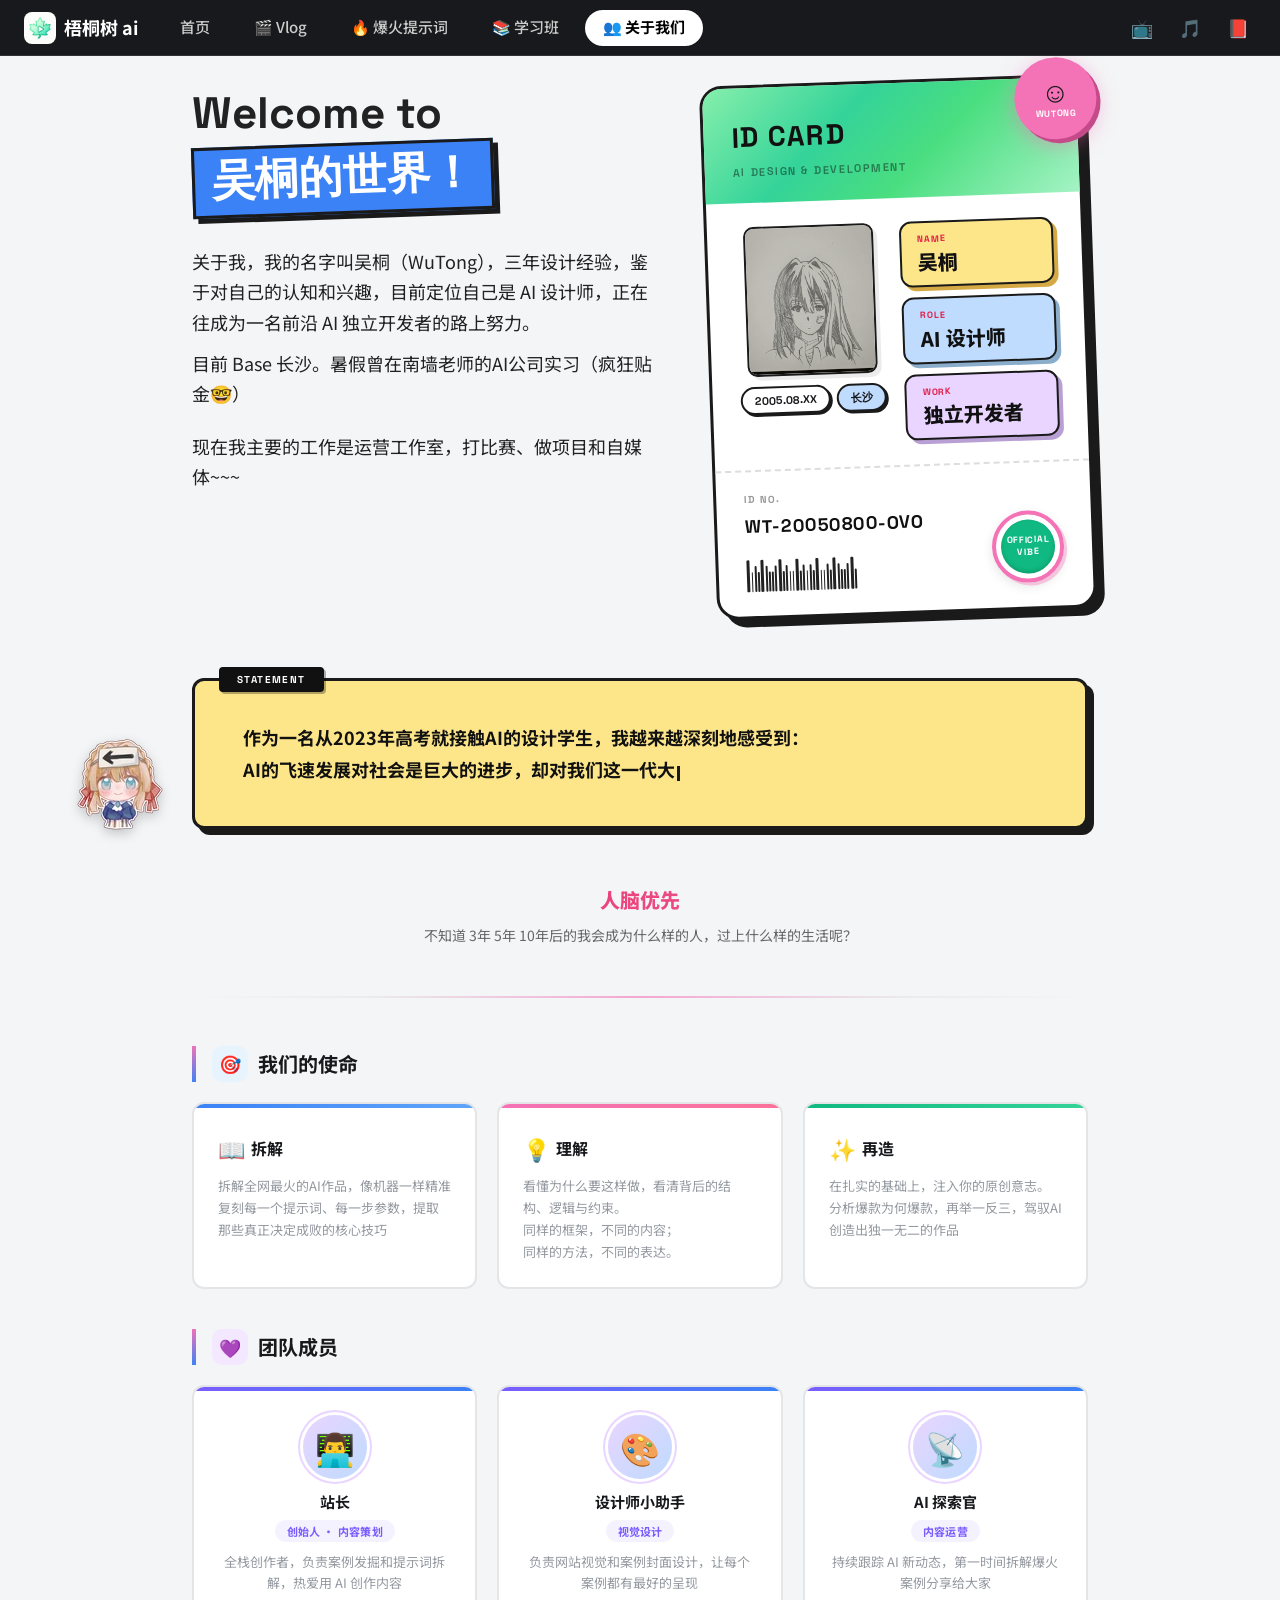
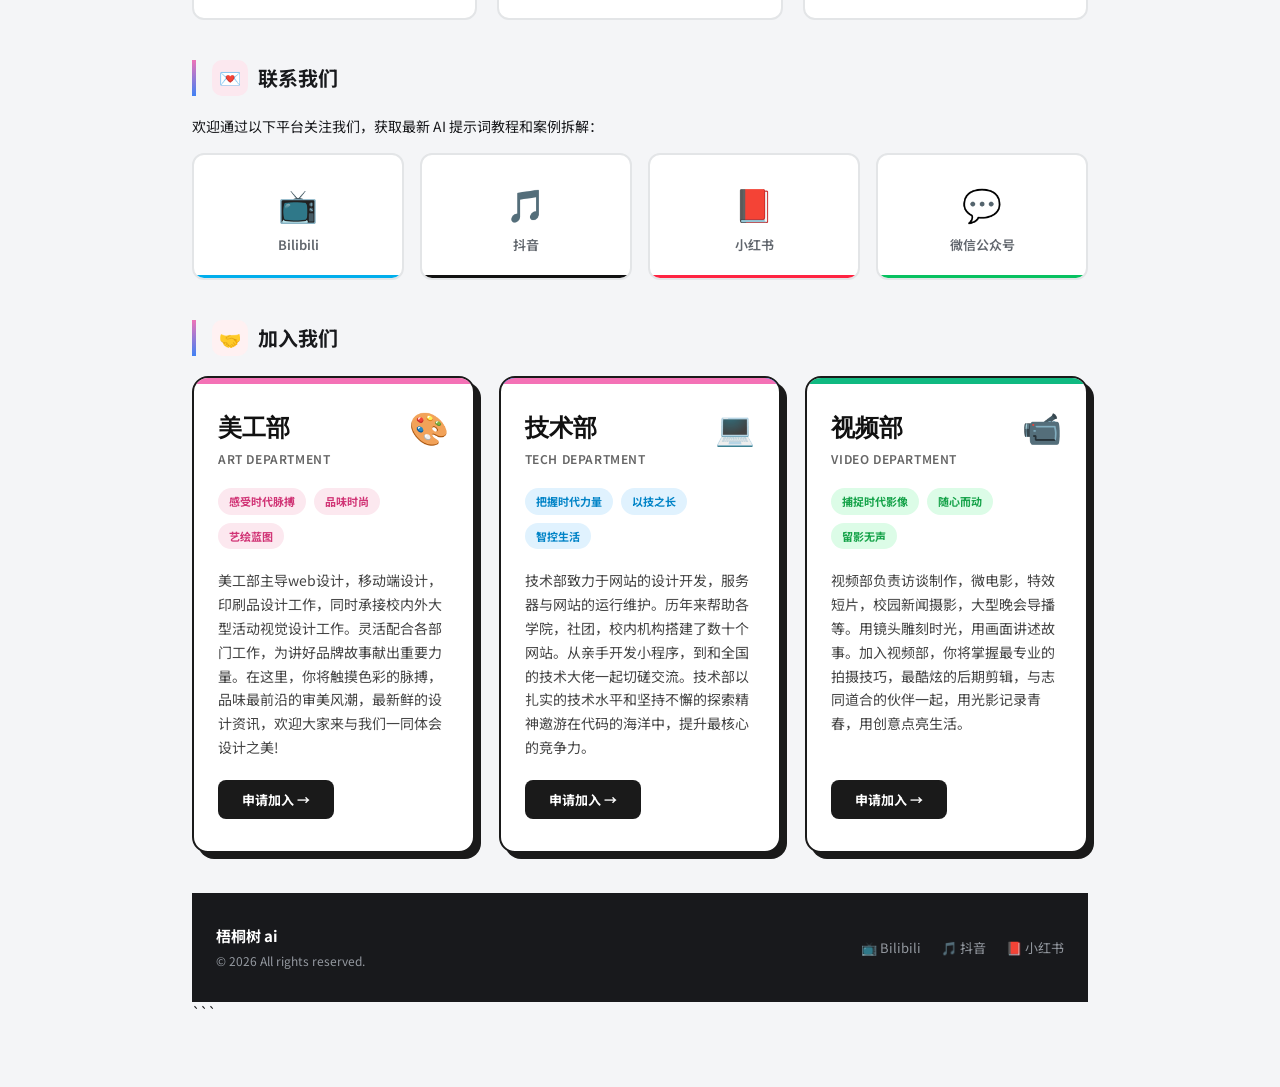
==== about.html @ 8fbed7a5 "Update admin panel, carousel, and fix styling" ====
<!DOCTYPE html>
<html lang="zh-CN">

<head>
    <meta charset="UTF-8" />
    <meta name="viewport" content="width=device-width, initial-scale=1.0" />
    <title>关于我们 - 梧桐树 ai</title>
    <meta name="description" content="了解梧桐树 ai 背后的故事。" />
    <link rel="stylesheet" href="css/index.css" />
    <link href="https://fonts.googleapis.com/css2?family=Space+Grotesk:wght@400;600;700&display=swap" rel="stylesheet">
    <style>
        /* ===== About Page Layout ===== */

        .about-page {
            max-width: 960px;
            margin: 0 auto;
            padding: 80px 32px 64px;
        }

        /* --- Section 1: Welcome + ID Card --- */
        .about-welcome {
            display: flex;
            gap: 56px;
            align-items: flex-start;
            margin-bottom: 64px;
        }

        .about-intro {
            flex: 1;
            padding-top: 8px;
        }

        .about-welcome-title {
            font-family: 'Space Grotesk', sans-serif;
            font-size: 44px;
            font-weight: 700;
            color: #222;
            line-height: 1.15;
            margin-bottom: 4px;
        }

        .about-welcome-name {
            display: inline-block;
            font-family: 'Space Grotesk', sans-serif;
            font-size: 44px;
            font-weight: 900;
            color: #fff;
            background: #3B82F6;
            padding: 2px 16px 6px;
            margin-bottom: 32px;
            line-height: 1.3;
            border: 3px solid #1a1a1a;
            box-shadow: 5px 5px 0 #1a1a1a;
            cursor: pointer;
            transition: transform 0.35s cubic-bezier(0.34, 1.56, 0.64, 1), box-shadow 0.3s ease;
            transform: rotate(-2deg);
        }

        .about-welcome-name:hover {
            transform: rotate(0deg) scale(1.03);
            box-shadow: 6px 6px 0 #1a1a1a;
        }

        .about-welcome-name:active {
            animation: name-pop 0.5s cubic-bezier(0.34, 1.56, 0.64, 1);
        }

        @keyframes name-pop {
            0% {
                transform: scale(1);
            }

            40% {
                transform: scale(1.12);
            }

            70% {
                transform: scale(0.97);
            }

            100% {
                transform: scale(1);
            }
        }

        .about-bio {
            margin-bottom: 22px;
        }

        .about-bio p {
            font-size: 18px;
            line-height: 1.7;
            color: #222;
            margin: 0 0 10px;
        }

        .about-bio strong {
            font-size: 15px;
            color: #222;
        }

        .about-bio-highlight {
            color: #3B82F6;
            font-weight: 600;
        }

        /* ===== ID CARD — Pixel-Perfect Replica ===== */

        .about-idcard-wrapper {
            flex-shrink: 0;
            position: relative;
            width: 380px;
        }

        .about-idcard {
            width: 380px;
            background: #fff;
            border: 3.5px solid #1a1a1a;
            border-radius: 22px;
            overflow: visible;
            position: relative;
            box-shadow: 8px 8px 0 #1a1a1a;
            transform: rotate(-2deg);
            transition: transform 0.4s cubic-bezier(0.34, 1.56, 0.64, 1), box-shadow 0.3s ease;
            cursor: pointer;
        }

        .about-idcard:hover {
            transform: rotate(0deg) scale(1.02);
            box-shadow: 10px 10px 0 #1a1a1a;
        }

        .about-idcard:active {
            animation: card-shake 0.5s ease;
        }

        @keyframes card-shake {

            0%,
            100% {
                transform: rotate(-2deg);
            }

            15% {
                transform: rotate(-4deg) translateX(-2px);
            }

            30% {
                transform: rotate(1deg) translateX(2px);
            }

            45% {
                transform: rotate(-3deg) translateX(-1px);
            }

            60% {
                transform: rotate(0.5deg) translateX(1px);
            }

            75% {
                transform: rotate(-1deg);
            }
        }

        /* Green gradient header */
        .idcard-header {
            background: linear-gradient(135deg, #86efac 0%, #34d399 35%, #4ade80 60%, #a5f3c4 100%);
            padding: 28px 28px 22px;
            border-radius: 18px 18px 0 0;
            position: relative;
        }

        .idcard-header-title {
            font-family: 'Space Grotesk', sans-serif;
            font-size: 28px;
            font-weight: 700;
            color: #111;
            letter-spacing: 0.04em;
        }

        .idcard-header-sub {
            font-family: 'Space Grotesk', sans-serif;
            font-size: 11px;
            font-weight: 600;
            color: rgba(0, 0, 0, 0.45);
            letter-spacing: 0.14em;
            text-transform: uppercase;
            margin-top: 6px;
        }

        /* Pink avatar badge — overlaps top-right */
        .idcard-pink-badge {
            position: absolute;
            top: -20px;
            right: -20px;
            width: 82px;
            height: 82px;
            border-radius: 50%;
            background: #F472B6;
            display: flex;
            flex-direction: column;
            align-items: center;
            justify-content: center;
            box-shadow: 4px 4px 0 #c44a8a, 0 6px 20px rgba(244, 114, 182, 0.5);
            z-index: 2;
            cursor: pointer;
            transition: transform 0.3s cubic-bezier(0.34, 1.56, 0.64, 1), box-shadow 0.3s ease;
        }

        .idcard-pink-badge:hover {
            transform: scale(1.1) rotate(5deg);
            box-shadow: 5px 5px 0 #c44a8a, 0 8px 24px rgba(244, 114, 182, 0.6);
        }

        .idcard-pink-badge:active {
            animation: badge-wobble 0.6s ease;
        }

        @keyframes badge-wobble {

            0%,
            100% {
                transform: scale(1) rotate(0deg);
            }

            10% {
                transform: scale(1.15) rotate(-12deg);
            }

            20% {
                transform: scale(1.1) rotate(10deg);
            }

            30% {
                transform: scale(1.12) rotate(-8deg);
            }

            40% {
                transform: scale(1.08) rotate(6deg);
            }

            50% {
                transform: scale(1.1) rotate(-4deg);
            }

            60% {
                transform: scale(1.05) rotate(3deg);
            }

            70% {
                transform: scale(1.02) rotate(-2deg);
            }

            80% {
                transform: scale(1.01) rotate(1deg);
            }
        }

        .idcard-pink-badge .smiley {
            font-size: 28px;
            line-height: 1;
        }

        .idcard-pink-badge .badge-name {
            font-family: 'Space Grotesk', sans-serif;
            font-size: 9px;
            font-weight: 700;
            color: #fff;
            letter-spacing: 0.06em;
            margin-top: 3px;
        }

        /* Body of the card — 2-column: photo | fields */
        .idcard-body {
            padding: 24px 28px;
            display: flex;
            gap: 18px;
            align-items: flex-start;
        }

        .idcard-left {
            display: flex;
            flex-direction: column;
            align-items: center;
            gap: 10px;
        }

        /* Photo frame */
        .idcard-photo {
            width: 130px;
            height: 150px;
            border: 2.5px solid #1a1a1a;
            border-radius: 10px;
            background: #f7f7f5;
            display: flex;
            align-items: center;
            justify-content: center;
            overflow: hidden;
            position: relative;
            box-shadow: 4px 4px 0 rgba(0, 0, 0, 0.08);
        }

        .idcard-photo img {
            width: 100%;
            height: 100%;
            object-fit: cover;
        }

        .idcard-photo-placeholder {
            font-size: 68px;
            line-height: 1;
        }

        /* Tags row under photo */
        .idcard-tags {
            display: flex;
            gap: 6px;
        }

        .idcard-tag {
            padding: 4px 12px;
            font-size: 11px;
            font-weight: 700;
            border-radius: 20px;
            border: 2px solid #1a1a1a;
            background: #fff;
            font-family: 'Space Grotesk', sans-serif;
            box-shadow: 2px 2px 0 #1a1a1a;
        }

        .idcard-tag.blue {
            background: #BFDBFE;
        }

        /* Fields on the right */
        .idcard-fields {
            flex: 1;
            display: flex;
            flex-direction: column;
            gap: 10px;
        }

        .idcard-field {
            border: 2.5px solid #1a1a1a;
            border-radius: 12px;
            padding: 10px 16px;
            position: relative;
            box-shadow: 4px 4px 0 rgba(26, 26, 26, 0.15);
            transition: transform 0.2s ease, box-shadow 0.2s ease;
        }

        .idcard-field:hover {
            transform: translateY(-1px);
            box-shadow: 5px 5px 0 rgba(26, 26, 26, 0.2);
        }

        .idcard-field-label {
            font-family: 'Space Grotesk', sans-serif;
            font-size: 9px;
            font-weight: 700;
            color: #E11D48;
            text-transform: uppercase;
            letter-spacing: 0.1em;
            margin-bottom: 2px;
        }

        .idcard-field-value {
            font-size: 20px;
            font-weight: 800;
            color: #111;
            line-height: 1.35;
        }

        .idcard-field.yellow {
            background: #FDE68A;
            box-shadow: 4px 4px 0 #d4a843;
        }

        .idcard-field.blue {
            background: #BFDBFE;
            box-shadow: 4px 4px 0 #8aadcc;
        }

        .idcard-field.purple {
            background: #E9D5FF;
            box-shadow: 4px 4px 0 #b8a0d4;
        }

        /* Bottom section */
        .idcard-bottom {
            padding: 20px 28px 24px;
            border-top: 2px dashed #ddd;
            display: flex;
            justify-content: space-between;
            align-items: flex-end;
        }

        .idcard-bottom-left {
            display: flex;
            flex-direction: column;
            gap: 6px;
        }

        .idcard-id-label {
            font-family: 'Space Grotesk', sans-serif;
            font-size: 10px;
            font-weight: 700;
            color: #999;
            text-transform: uppercase;
            letter-spacing: 0.1em;
        }

        .idcard-id-value {
            font-family: 'Space Grotesk', 'JetBrains Mono', 'Consolas', monospace;
            font-size: 18px;
            font-weight: 700;
            color: #111;
            letter-spacing: 0.03em;
        }

        /* Barcode */
        .idcard-barcode {
            display: flex;
            align-items: flex-end;
            gap: 1.5px;
            margin-top: 10px;
            height: 36px;
        }

        .idcard-barcode span {
            display: block;
            background: #222;
            width: 2px;
            border-radius: 1px;
        }

        /* Stamp */
        .idcard-stamp {
            position: relative;
            width: 72px;
            height: 72px;
            cursor: pointer;
            transition: transform 0.3s cubic-bezier(0.34, 1.56, 0.64, 1);
        }

        .idcard-stamp:hover {
            transform: scale(1.08) rotate(-5deg);
        }

        .idcard-stamp:active {
            animation: stamp-press 0.4s ease;
        }

        @keyframes stamp-press {

            0%,
            100% {
                transform: scale(1) rotate(0deg);
            }

            30% {
                transform: scale(0.9) rotate(5deg);
            }

            60% {
                transform: scale(1.1) rotate(-3deg);
            }
        }

        .idcard-stamp-ring {
            width: 72px;
            height: 72px;
            border-radius: 50%;
            border: 4px solid #F472B6;
            display: flex;
            align-items: center;
            justify-content: center;
            box-shadow: 3px 3px 0 rgba(244, 114, 182, 0.35), 0 4px 12px rgba(0, 0, 0, 0.1);
        }

        .idcard-stamp-inner {
            width: 54px;
            height: 54px;
            border-radius: 50%;
            background: #10B981;
            display: flex;
            align-items: center;
            justify-content: center;
            flex-direction: column;
            box-shadow: inset 0 -2px 4px rgba(0, 0, 0, 0.15);
        }

        .idcard-stamp-text {
            font-family: 'Space Grotesk', sans-serif;
            font-size: 9px;
            font-weight: 800;
            color: #fff;
            text-transform: uppercase;
            letter-spacing: 0.08em;
            line-height: 1.3;
            text-align: center;
        }

        /* ===== Section 2: Statement ===== */
        .about-statement {
            background: #FDE68A;
            border: 3.5px solid #1a1a1a;
            border-radius: 12px;
            padding: 40px 48px;
            position: relative;
            margin-bottom: 40px;
            text-align: left;
            box-shadow: 6px 6px 0 #1a1a1a;
        }

        .about-statement-badge {
            position: absolute;
            top: -14px;
            left: 24px;
            background: #111;
            color: #fff;
            font-family: 'Space Grotesk', sans-serif;
            font-size: 10px;
            font-weight: 800;
            letter-spacing: 0.14em;
            text-transform: uppercase;
            padding: 5px 18px;
            border-radius: 4px;
            box-shadow: 2px 2px 0 rgba(0, 0, 0, 0.3);
        }

        .about-statement-text {
            font-size: 18px;
            font-weight: 700;
            color: #111;
            line-height: 1.8;
            display: inline;
            min-height: 1.7em;
            white-space: pre-wrap;
        }

        .typewriter-cursor {
            display: inline-block;
            width: 3px;
            height: 1.1em;
            background: #1a1a1a;
            margin-left: 2px;
            vertical-align: text-bottom;
            animation: blink-cursor 0.7s step-end infinite;
        }

        @keyframes blink-cursor {

            0%,
            100% {
                opacity: 1;
            }

            50% {
                opacity: 0;
            }
        }

        /* ===== Section 3: Vision ===== */
        .about-vision {
            text-align: center;
            padding: 16px 0 0;
            margin-bottom: 0;
        }

        .about-vision-primary {
            font-size: 20px;
            font-weight: 800;
            background: linear-gradient(135deg, #E11D48, #F472B6);
            -webkit-background-clip: text;
            -webkit-text-fill-color: transparent;
            background-clip: text;
            margin-bottom: 8px;
        }

        .about-vision-secondary {
            font-size: 14px;
            color: #666;
            line-height: 1.8;
        }

        /* ===== Original Sections ===== */
        .about-section {
            margin-bottom: 40px;
        }

        .about-section h2 {
            font-size: 20px;
            font-weight: 700;
            margin-bottom: 20px;
            display: flex;
            align-items: center;
            gap: 10px;
            padding-left: 16px;
            border-left: 4px solid;
            border-image: linear-gradient(to bottom, #F472B6, #3B82F6) 1;
        }

        .about-icon {
            width: 36px;
            height: 36px;
            border-radius: 10px;
            display: inline-flex;
            align-items: center;
            justify-content: center;
            font-size: 18px;
        }

        .mission-grid {
            display: grid;
            grid-template-columns: repeat(3, 1fr);
            gap: 20px;
        }

        .mission-card {
            background: var(--bg-white);
            border: 2px solid var(--border);
            border-radius: 12px;
            padding: 28px 24px 24px;
            position: relative;
            overflow: hidden;
            transition: transform 0.35s cubic-bezier(0.34, 1.56, 0.64, 1), box-shadow 0.3s ease;
        }

        .mission-card::before {
            content: '';
            position: absolute;
            top: 0;
            left: 0;
            width: 100%;
            height: 4px;
        }

        .mission-card:hover {
            transform: translateY(-6px);
            box-shadow: 0 12px 32px rgba(0, 0, 0, 0.1);
            border-color: transparent;
        }

        .mission-blue::before {
            background: linear-gradient(90deg, #3B82F6, #60A5FA);
        }

        .mission-pink::before {
            background: linear-gradient(90deg, #F472B6, #FB7299);
        }

        .mission-green::before {
            background: linear-gradient(90deg, #10B981, #34D399);
        }

        .mission-card h3 {
            font-size: 16px;
            font-weight: 700;
            margin-bottom: 10px;
            display: flex;
            align-items: center;
            gap: 6px;
        }

        .mission-card h3 span:first-child {
            font-size: 22px;
        }

        .mission-card p {
            font-size: 13px;
            color: var(--text-sub);
            line-height: 1.7;
        }

        .team-grid {
            display: grid;
            grid-template-columns: repeat(3, 1fr);
            gap: 20px;
        }

        .team-card {
            background: var(--bg-white);
            border: 2px solid var(--border);
            border-radius: 12px;
            padding: 28px 24px 24px;
            text-align: center;
            position: relative;
            overflow: hidden;
            transition: transform 0.35s cubic-bezier(0.34, 1.56, 0.64, 1), box-shadow 0.3s ease;
        }

        .team-card::before {
            content: '';
            position: absolute;
            top: 0;
            left: 0;
            width: 100%;
            height: 4px;
            background: linear-gradient(90deg, #7B5CFF, #3B82F6);
        }

        .team-card:hover {
            transform: translateY(-4px);
            box-shadow: 0 8px 24px rgba(0, 0, 0, 0.08);
        }

        .team-avatar {
            width: 64px;
            height: 64px;
            border-radius: 50%;
            background: linear-gradient(135deg, #E9D5FF, #BFDBFE);
            display: inline-flex;
            align-items: center;
            justify-content: center;
            font-size: 32px;
            margin-bottom: 12px;
            box-shadow: 0 0 0 3px #fff, 0 0 0 5px #E9D5FF;
            transition: transform 0.3s ease, box-shadow 0.3s ease;
        }

        .team-card:hover .team-avatar {
            transform: scale(1.1);
            box-shadow: 0 0 0 3px #fff, 0 0 0 6px #C4B5FD;
        }

        .team-card h3 {
            font-size: 15px;
            font-weight: 700;
            margin-bottom: 6px;
        }

        .team-role {
            font-size: 11px;
            color: #7B5CFF;
            font-weight: 700;
            background: rgba(123, 92, 255, 0.08);
            padding: 3px 12px;
            border-radius: 20px;
            display: inline-block;
            letter-spacing: 0.02em;
        }

        .team-card p {
            font-size: 13px;
            color: var(--text-sub);
            line-height: 1.6;
            margin-top: 10px;
        }

        .contact-grid {
            display: grid;
            grid-template-columns: repeat(4, 1fr);
            gap: 16px;
            margin-top: 16px;
        }

        .contact-card {
            display: flex;
            flex-direction: column;
            align-items: center;
            gap: 8px;
            background: var(--bg-white);
            border: 2px solid var(--border);
            border-radius: 12px;
            padding: 24px 16px;
            transition: box-shadow 0.3s ease, transform 0.35s cubic-bezier(0.34, 1.56, 0.64, 1), background 0.3s ease, border-color 0.3s ease;
            color: var(--text-regular);
            font-size: 13px;
            font-weight: 600;
            position: relative;
            overflow: hidden;
        }

        .contact-card::after {
            content: '';
            position: absolute;
            bottom: 0;
            left: 0;
            width: 100%;
            height: 3px;
            transition: height 0.3s ease;
        }

        .contact-card:hover::after {
            height: 4px;
        }

        .contact-card:hover {
            box-shadow: 0 8px 24px rgba(0, 0, 0, 0.1);
            transform: translateY(-4px);
        }

        .contact-bilibili::after {
            background: #00AEEC;
        }

        .contact-bilibili:hover {
            border-color: #00AEEC;
            background: #F0FAFF;
        }

        .contact-douyin::after {
            background: #111;
        }

        .contact-douyin:hover {
            border-color: #333;
            background: #F8F8F8;
        }

        .contact-xhs::after {
            background: #FF2442;
        }

        .contact-xhs:hover {
            border-color: #FF2442;
            background: #FFF5F7;
        }

        .contact-wechat::after {
            background: #07C160;
        }

        .contact-wechat:hover {
            border-color: #07C160;
            background: #F0FFF5;
        }

        .contact-emoji {
            font-size: 32px;
            transition: transform 0.35s cubic-bezier(0.34, 1.56, 0.64, 1);
        }

        .contact-card:hover .contact-emoji {
            transform: scale(1.25) rotate(-5deg);
        }

        /* ===== Join Us Section ===== */
        .join-us-grid {
            display: grid;
            grid-template-columns: repeat(3, 1fr);
            gap: 24px;
        }

        .join-card {
            background: #fff;
            border: 2px solid #1a1a1a;
            border-radius: 16px;
            padding: 32px 24px;
            position: relative;
            transition: transform 0.3s cubic-bezier(0.34, 1.56, 0.64, 1), box-shadow 0.3s ease;
            box-shadow: 6px 6px 0 #1a1a1a;
            display: flex;
            flex-direction: column;
            gap: 20px;
            overflow: hidden;
        }

        .join-card:hover {
            transform: translateY(-8px);
            box-shadow: 8px 14px 0 rgba(26, 26, 26, 0.2);
            border-color: #3B82F6;
        }

        .join-card.art:hover {
            border-color: #F472B6;
        }

        .join-card.tech:hover {
            border-color: #3B82F6;
        }

        .join-card.video:hover {
            border-color: #10B981;
        }

        .join-card::before {
            content: '';
            position: absolute;
            top: 0;
            left: 0;
            width: 100%;
            height: 6px;
            background: #1a1a1a;
            border-radius: 14px 14px 0 0;
        }

        /* Mask Layer for Art Card's Header Bar */
        .card-mask-layer {
            position: absolute;
            inset: 0;
            border-radius: 14px;
            /* Inner radius */
            overflow: hidden;
            pointer-events: none;
            z-index: 0;
            /* Below content and 3D scene */
        }

        .card-mask-layer::before {
            content: '';
            position: absolute;
            top: 0;
            left: 0;
            width: 100%;
            height: 6px;
            background: #F472B6;
        }

        .join-card.art::before {
            display: none;
        }

        .join-card.tech::before {
            background: #3B82F6;
        }

        .join-card.video::before {
            background: #10B981;
        }

        .join-card-header {
            display: flex;
            justify-content: space-between;
            align-items: flex-start;
        }

        .join-card-title {
            font-family: 'Space Grotesk', sans-serif;
            font-size: 24px;
            font-weight: 700;
            color: #111;
            margin-bottom: 4px;
        }

        .join-card-subtitle {
            font-size: 12px;
            color: #666;
            font-weight: 600;
            letter-spacing: 0.05em;
        }

        .join-card-icon {
            font-size: 32px;
            line-height: 1;
        }

        .join-card-slogans {
            display: flex;
            flex-wrap: wrap;
            gap: 8px;
        }

        .join-tag {
            font-size: 11px;
            font-weight: 700;
            padding: 4px 10px;
            border-radius: 20px;
            background: #f0f0f0;
            color: #555;
            border: 1px solid transparent;
        }

        .join-card.art .join-tag {
            background: #FCE8EF;
            color: #D13576;
        }

        .join-card.tech .join-tag {
            background: #E0F2FE;
            color: #0284C7;
        }

        .join-card.video .join-tag {
            background: #DCFCE7;
            color: #16A34A;
        }

        .join-card-desc {
            font-size: 14px;
            color: #444;
            line-height: 1.7;
            flex: 1;
        }

        .join-btn {
            margin-top: auto;
            align-self: flex-start;
            padding: 10px 24px;
            background: #1a1a1a;
            color: #fff;
            font-weight: 700;
            font-size: 13px;
            border-radius: 8px;
            text-decoration: none;
            transition: background 0.2s;
        }

        .join-btn:hover {
            background: #333;
            transform: scale(1.02);
        }

        /* ===== Art Department 3D Animation ===== */
        .join-card.art {
            perspective: 1000px;
            transform-style: preserve-3d;
            /* Ensure overflow is visible so 3D elements can pop out */
            overflow: visible;
        }

        .join-card-content {
            transition: opacity 0.5s ease, transform 0.5s ease;
            opacity: 1;
            /* Ensure content is above background initially */
            z-index: 2;
            position: relative;
        }

        .join-card.art .join-card-content {
            display: flex;
            flex-direction: column;
            flex: 1;
            /* Ensure it fills the card height */
            height: 100%;
            gap: 20px;
            /* Match .join-card gap */
            /* Remove stacking context so button z-index works at card level */
            z-index: auto;
        }

        .join-card.art .join-card-text-wrapper {
            transition: opacity 0.5s ease, transform 0.5s ease;
            opacity: 1;
            /* Mimic card layout internally */
            display: flex;
            flex-direction: column;
            gap: 20px;
            flex: 1;
        }

        .join-card.art.active .join-card-text-wrapper {
            opacity: 0;
            pointer-events: none;
            transform: scale(0.95);
        }

        /* Ensure button stays visible and clickable */
        .art-join-btn {
            position: relative;
            z-index: 20;
            /* Above foreground */
            transition: transform 0.3s ease, background 0.3s ease;
        }

        /* Move button slightly down or adjust when active if needed? 
           For now, keep it in place but ensure z-index. */


        /* The 3D Scene Container */
        .art-3d-scene {
            position: absolute;
            inset: 0;
            pointer-events: none;
            display: flex;
            align-items: center;
            justify-content: center;
            z-index: 10;
        }

        .art-background,
        .art-foreground {
            position: absolute;
            transition: all 0.8s cubic-bezier(0.34, 1.56, 0.64, 1);
            opacity: 0;
        }

        /* Background Image: Acts as the "card" base */
        .art-background {
            /* Adjust size to fill or cover appropriately */
            width: 120%;
            height: auto;
            transform: translateZ(-50px) scale(0.8);
            z-index: 1;
        }

        .join-card.art.active .art-background {
            opacity: 1;
            transform: translateZ(0) scale(1.1);
            /* Slight overscale correctly */
        }

        /* Foreground Image: The character popping out */
        .art-foreground {
            width: 100%;
            /* Adjust based on image ratio */
            height: auto;
            transform: translateZ(0) translateY(100px) scale(0.8);
            z-index: 5;
            filter: drop-shadow(0 20px 30px rgba(0, 0, 0, 0.4));
        }

        .join-card.art.active .art-foreground {
            opacity: 1;
            transform: translateZ(60px) translateY(-20px) scale(1.3);
            /* Pop out dramatically */
        }

        /* Optional: Hide the white card background when active to let art-bg take over? */
        .join-card.art.active {
            background: transparent;
            border-color: transparent;
            box-shadow: none;
        }

        .join-card.art.active::before {
            opacity: 0;
        }

        /* ======= Tech Department 3D Scene ======= */
        .join-card.tech {
            position: relative;
            overflow: hidden;
            perspective: 800px;
        }

        .join-card.tech .join-card-content {
            display: flex;
            flex-direction: column;
            flex: 1;
            height: 100%;
            gap: 20px;
            z-index: auto;
        }

        .join-card.tech .join-card-text-wrapper {
            transition: opacity 0.5s ease, transform 0.5s ease;
            opacity: 1;
            display: flex;
            flex-direction: column;
            gap: 20px;
            flex: 1;
        }

        .join-card.tech.active .join-card-text-wrapper {
            opacity: 0;
            pointer-events: none;
            transform: scale(0.95);
        }

        .tech-join-btn {
            position: relative;
            z-index: 20;
            transition: transform 0.3s ease, background 0.3s ease;
        }

        .tech-3d-scene {
            position: absolute;
            inset: 0;
            pointer-events: none;
            display: flex;
            align-items: center;
            justify-content: center;
            z-index: 10;
        }

        .tech-background,
        .tech-foreground {
            position: absolute;
            transition: all 0.8s cubic-bezier(0.34, 1.56, 0.64, 1);
            opacity: 0;
        }

        .tech-background {
            width: 120%;
            height: auto;
            transform: translateZ(-50px) scale(0.8);
            z-index: 1;
        }

        .join-card.tech.active .tech-background {
            opacity: 1;
            transform: translateZ(0) scale(1.1);
        }

        .tech-foreground {
            width: 100%;
            height: auto;
            transform: translateZ(0) translateY(100px) scale(0.8);
            z-index: 5;
            filter: drop-shadow(0 20px 30px rgba(0, 0, 0, 0.4));
        }

        .join-card.tech.active .tech-foreground {
            opacity: 1;
            transform: translateZ(60px) translateY(-20px) scale(1.3);
        }

        .join-card.tech.active {
            background: transparent;
            border-color: transparent;
            box-shadow: none;
        }

        .join-card.tech.active::before {
            opacity: 0;
        }

        /* ===== Responsive: Tablet ===== */
        @media (max-width: 960px) and (min-width: 721px) {
            .about-welcome {
                gap: 32px;
            }

            .about-idcard-wrapper {
                width: 320px;
            }

            .about-idcard {
                width: 320px;
            }

            .mission-grid,
            .team-grid {
                grid-template-columns: repeat(2, 1fr);
            }

            .join-us-grid {
                grid-template-columns: repeat(2, 1fr);
            }

            .join-us-grid .join-card:last-child {
                grid-column: 1 / -1;
            }
        }

        /* ===== Responsive: Mobile ===== */
        @media (max-width: 720px) {
            .about-welcome {
                flex-direction: column;
                gap: 40px;
            }

            .about-idcard-wrapper {
                width: 100%;
                display: flex;
                justify-content: center;
            }

            .about-idcard {
                width: 340px;
            }

            .about-welcome-title,
            .about-welcome-name {
                font-size: 32px;
            }

            .about-statement {
                padding: 28px 24px;
            }

            .about-statement-text {
                font-size: 17px;
            }

            .about-page {
                padding: 72px 20px 48px;
            }

            .mission-grid,
            .team-grid {
                grid-template-columns: 1fr;
            }

            .contact-grid {
                grid-template-columns: repeat(2, 1fr);
            }

            .idcard-body {
                flex-direction: column;
                align-items: center;
            }

            .idcard-fields {
                width: 100%;
            }

            .join-us-grid {
                grid-template-columns: 1fr;
            }

            .about-section h2 {
                font-size: 18px;
            }
        }

        /* ===== Scroll Reveal Animations ===== */
        .reveal {
            opacity: 0;
            transform: translateY(30px);
            transition: opacity 0.8s cubic-bezier(0.16, 1, 0.3, 1), transform 0.8s cubic-bezier(0.16, 1, 0.3, 1);
        }

        .reveal.visible {
            opacity: 1;
            transform: translateY(0);
        }

        .reveal-delay-1 {
            transition-delay: 0.1s;
        }

        .reveal-delay-2 {
            transition-delay: 0.2s;
        }

        .reveal-delay-3 {
            transition-delay: 0.3s;
        }

        .reveal-delay-4 {
            transition-delay: 0.4s;
        }

        /* ===== Decorative HR ===== */
        .about-divider {
            border: none;
            height: 2px;
            background: linear-gradient(90deg, transparent, var(--border) 20%, #F472B6 50%, var(--border) 80%, transparent);
            margin: 48px 0;
            opacity: 0.6;
        }
    </style>
</head>

<body data-page="about">

    <!-- Navbar -->
    <nav class="navbar" id="navbar">
        <a href="index.html" class="navbar-brand">
            <img class="brand-icon" src="img/梧桐树.png" alt="梧桐树">
            <span>梧桐树 ai</span>
        </a>
        <div class="navbar-tabs" id="navbar-tabs">
            <a href="index.html" id="nav-home">首页</a>
            <a href="vlog.html" id="nav-vlog">🎬 Vlog</a>
            <a href="prompts.html" id="nav-prompts">🔥 爆火提示词</a>
            <a href="class.html" id="nav-class">📚 学习班</a>
            <a href="about.html" class="active" id="nav-about">👥 关于我们</a>
        </div>
        <div class="navbar-right">
            <a href="https://space.bilibili.com/" target="_blank" title="Bilibili">📺</a>
            <a href="https://www.douyin.com/" target="_blank" title="抖音">🎵</a>
            <a href="https://www.xiaohongshu.com/" target="_blank" title="小红书">📕</a>
        </div>
        <button class="navbar-toggle" id="navbar-toggle" aria-label="菜单">☰</button>
    </nav>

    <!-- About Page -->
    <div class="about-page">

        <!-- ======== Section 1: Welcome + ID Card ======== -->
        <div class="about-welcome reveal">
            <div class="about-intro">
                <div class="about-welcome-title">Welcome to</div>
                <div class="about-welcome-name">吴桐的世界！</div>

                <div class="about-bio">
                    <p>关于我，我的名字叫吴桐（WuTong），三年设计经验，鉴于对自己的认知和兴趣，目前定位自己是 AI 设计师，正在往成为一名前沿 AI 独立开发者的路上努力。</p>
                    <p>目前 Base 长沙。暑假曾在南墙老师的AI公司实习（疯狂贴金🤓）</p>
                </div>

                <div class="about-bio">
                    <p>现在我主要的工作是运营工作室，打比赛、做项目和自媒体~~~</p>
                </div>
            </div>

            <!-- ===== ID CARD ===== -->
            <div class="about-idcard-wrapper">
                <div class="about-idcard">
                    <!-- Pink badge -->
                    <div class="idcard-pink-badge">
                        <span class="smiley">☺</span>
                        <span class="badge-name">WUTONG</span>
                    </div>

                    <!-- Green header -->
                    <div class="idcard-header">
                        <div class="idcard-header-title">ID CARD</div>
                        <div class="idcard-header-sub">AI DESIGN & DEVELOPMENT</div>
                    </div>

                    <!-- Body: photo + fields -->
                    <div class="idcard-body">
                        <div class="idcard-left">
                            <div class="idcard-photo">
                                <img src="img/avatar.jpg" alt="我的头像">
                            </div>
                            <div class="idcard-tags">
                                <span class="idcard-tag">2005.08.XX</span>
                                <span class="idcard-tag blue">长沙</span>
                            </div>
                        </div>

                        <div class="idcard-fields">
                            <div class="idcard-field yellow">
                                <div class="idcard-field-label">Name</div>
                                <div class="idcard-field-value">吴桐</div>
                            </div>
                            <div class="idcard-field blue">
                                <div class="idcard-field-label">Role</div>
                                <div class="idcard-field-value">AI 设计师</div>
                            </div>
                            <div class="idcard-field purple">
                                <div class="idcard-field-label">Work</div>
                                <div class="idcard-field-value">独立开发者</div>
                            </div>
                        </div>
                    </div>

                    <!-- Bottom: ID + barcode + stamp -->
                    <div class="idcard-bottom">
                        <div class="idcard-bottom-left">
                            <div class="idcard-id-label">ID No.</div>
                            <div class="idcard-id-value">WT-20050800-OVO</div>
                            <!-- Barcode -->
                            <div class="idcard-barcode" id="idcard-barcode"></div>
                        </div>
                        <div class="idcard-stamp">
                            <div class="idcard-stamp-ring">
                                <div class="idcard-stamp-inner">
                                    <span class="idcard-stamp-text">OFFICIAL<br>VIBE</span>
                                </div>
                            </div>
                        </div>
                    </div>
                </div>
            </div>
        </div>

        <!-- ======== Section 2: Statement ======== -->
        <div class="about-statement reveal">
            <span class="about-statement-badge">STATEMENT</span>
            <span class="about-statement-text" id="typewriter-text" data-text="作为一名从2023年高考就接触AI的设计学生，我越来越深刻地感受到：
AI的飞速发展对社会是巨大的进步，却对我们这一代大学生异常残酷。
我们失去了安静可靠的环境，去沉下心学习那些枯燥却扎实的理论知识。
越来越多的人满足于做“垃圾搬运工”：复制粘贴提示词，让AI替自己思考、写作、决策。
技术强者用AI放大优势，资本拥有者用AI降低成本，
而我们——本该在试错、实习、反复打磨中成长的大学生——却在AI的便捷中渐渐丧失了真正独立思考和创造的能力。
我越擅长使用AI，我的实际设计能力却越退步。
我渴望一个乌托邦：
让AI真正成为工具，而非思维的替代品；
让我们能安心、专注地学习真正的知识，
在扎实的基础上，再驾驭AI，而不是被AI驾驭。
——愿我们守住学习的初心，在AI时代依然拥有属于自己的成长。"></span><span class="typewriter-cursor" id="typewriter-cursor"></span>
        </div>

        <!-- ======== Section 3: Vision ======== -->
        <div class="about-vision reveal">
            <p class="about-vision-primary">人脑优先</p>
            <p class="about-vision-secondary">不知道 3年 5年 10年后的我会成为什么样的人，过上什么样的生活呢？</p>
        </div>

        <!-- Divider -->
        <hr class="about-divider" />

        <!-- 我们的使命 -->
        <div class="about-section reveal">
            <h2><span class="about-icon" style="background:#e8f4fd;">🎯</span> 我们的使命</h2>
            <div class="mission-grid">
                <div class="mission-card mission-blue reveal reveal-delay-1">
                    <h3><span>📖</span> <span>拆解</span></h3>
                    <p>拆解全网最火的AI作品，像机器一样精准复刻每一个提示词、每一步参数，提取那些真正决定成败的核心技巧</p>
                </div>
                <div class="mission-card mission-pink reveal reveal-delay-2">
                    <h3><span>💡</span> <span>理解</span></h3>
                    <p>看懂为什么要这样做，看清背后的结构、逻辑与约束。<br>同样的框架，不同的内容；<br>同样的方法，不同的表达。</p>
                </div>
                <div class="mission-card mission-green reveal reveal-delay-3">
                    <h3><span>✨</span> <span>再造</span></h3>
                    <p>在扎实的基础上，注入你的原创意志。 分析爆款为何爆款，再举一反三，驾驭AI创造出独一无二的作品</p>
                </div>
            </div>
        </div>

        <!-- 团队成员 -->
        <div class="about-section reveal">
            <h2><span class="about-icon" style="background:#f3e8ff;">💜</span> 团队成员</h2>
            <div class="team-grid">
                <div class="team-card reveal reveal-delay-1">
                    <div class="team-avatar">👨‍💻</div>
                    <h3>站长</h3>
                    <span class="team-role">创始人 · 内容策划</span>
                    <p>全栈创作者，负责案例发掘和提示词拆解，热爱用 AI 创作内容</p>
                </div>
                <div class="team-card reveal reveal-delay-2">
                    <div class="team-avatar">🎨</div>
                    <h3>设计师小助手</h3>
                    <span class="team-role">视觉设计</span>
                    <p>负责网站视觉和案例封面设计，让每个案例都有最好的呈现</p>
                </div>
                <div class="team-card reveal reveal-delay-3">
                    <div class="team-avatar">📡</div>
                    <h3>AI 探索官</h3>
                    <span class="team-role">内容运营</span>
                    <p>持续跟踪 AI 新动态，第一时间拆解爆火案例分享给大家</p>
                </div>
            </div>
        </div>

        <!-- 联系我们 -->
        <div class="about-section reveal">
            <h2><span class="about-icon" style="background:#fce8ef;">💌</span> 联系我们</h2>
            <p>欢迎通过以下平台关注我们，获取最新 AI 提示词教程和案例拆解：</p>
            <div class="contact-grid">
                <a href="https://space.bilibili.com/" target="_blank"
                    class="contact-card contact-bilibili reveal reveal-delay-1">
                    <span class="contact-emoji">📺</span>
                    <span>Bilibili</span>
                </a>
                <a href="https://www.douyin.com/" target="_blank"
                    class="contact-card contact-douyin reveal reveal-delay-2">
                    <span class="contact-emoji">🎵</span>
                    <span>抖音</span>
                </a>
                <a href="https://www.xiaohongshu.com/" target="_blank"
                    class="contact-card contact-xhs reveal reveal-delay-3">
                    <span class="contact-emoji">📕</span>
                    <span>小红书</span>
                </a>
                <a href="#" class="contact-card contact-wechat reveal reveal-delay-4">
                    <span class="contact-emoji">💬</span>
                    <span>微信公众号</span>
                </a>
            </div>
        </div>

        <!-- 加入我们 -->
        <div class="about-section about-join-us reveal">
            <h2><span class="about-icon" style="background:#fff1f2;">🤝</span> 加入我们</h2>
            <div class="join-us-grid">
                <!-- 美工部 -->
                <div class="join-card art">
                    <!-- New Mask Layer for Header Bar to fix overflow clipping -->
                    <div class="card-mask-layer"></div>
                    <div class="join-card-content">
                        <div class="join-card-text-wrapper">
                            <div class="join-card-header">
                                <div>
                                    <div class="join-card-title">美工部</div>
                                    <div class="join-card-subtitle">ART DEPARTMENT</div>
                                </div>
                                <div class="join-card-icon">🎨</div>
                            </div>
                            <div class="join-card-slogans">
                                <span class="join-tag">感受时代脉搏</span>
                                <span class="join-tag">品味时尚</span>
                                <span class="join-tag">艺绘蓝图</span>
                            </div>
                            <p class="join-card-desc">
                                美工部主导web设计，移动端设计，印刷品设计工作，同时承接校内外大型活动视觉设计工作。灵活配合各部门工作，为讲好品牌故事献出重要力量。在这里，你将触摸色彩的脉搏，品味最前沿的审美风潮，最新鲜的设计资讯，欢迎大家来与我们一同体会设计之美!
                            </p>
                        </div>
                        <!-- Updated: Hover triggers 3D, Click triggers Badge -->
                        <a href="#" class="join-btn art-join-btn"
                            onmouseenter="this.closest('.join-card.art').classList.add('active')"
                            onmouseleave="this.closest('.join-card.art').classList.remove('active')"
                            onclick="event.preventDefault(); openBadgeModal();">申请加入 →</a>
                    </div>

                    <!-- 3D Scene -->
                    <div class="art-3d-scene">
                        <img src="img/背景.png" class="art-background" alt="Background">
                        <img src="img/前景.png" class="art-foreground" alt="Foreground">
                    </div>
                </div>

                <!-- 技术部 -->
                <div class="join-card tech">
                    <!-- Mask Layer for Header Bar -->
                    <div class="card-mask-layer"></div>
                    <div class="join-card-content">
                        <div class="join-card-text-wrapper">
                            <div class="join-card-header">
                                <div>
                                    <div class="join-card-title">技术部</div>
                                    <div class="join-card-subtitle">TECH DEPARTMENT</div>
                                </div>
                                <div class="join-card-icon">💻</div>
                            </div>
                            <div class="join-card-slogans">
                                <span class="join-tag">把握时代力量</span>
                                <span class="join-tag">以技之长</span>
                                <span class="join-tag">智控生活</span>
                            </div>
                            <p class="join-card-desc">
                                技术部致力于网站的设计开发，服务器与网站的运行维护。历年来帮助各学院，社团，校内机构搭建了数十个网站。从亲手开发小程序，到和全国的技术大佬一起切磋交流。技术部以扎实的技术水平和坚持不懈的探索精神邀游在代码的海洋中，提升最核心的竞争力。
                            </p>
                        </div>
                        <a href="#" class="join-btn tech-join-btn"
                            onmouseenter="this.closest('.join-card.tech').classList.add('active')"
                            onmouseleave="this.closest('.join-card.tech').classList.remove('active')"
                            onclick="event.preventDefault(); openBadgeModal();">申请加入 →</a>
                    </div>

                    <!-- 3D Scene -->
                    <div class="tech-3d-scene">
                        <img src="img/背景2.png" class="tech-background" alt="Background">
                        <img src="img/前景2.png" class="tech-foreground" alt="Foreground">
                    </div>
                </div>

                <!-- 视频部 -->
                <div class="join-card video">
                    <div class="join-card-header">
                        <div>
                            <div class="join-card-title">视频部</div>
                            <div class="join-card-subtitle">VIDEO DEPARTMENT</div>
                        </div>
                        <div class="join-card-icon">📹</div>
                    </div>
                    <div class="join-card-slogans">
                        <span class="join-tag">捕捉时代影像</span>
                        <span class="join-tag">随心而动</span>
                        <span class="join-tag">留影无声</span>
                    </div>
                    <p class="join-card-desc">
                        视频部负责访谈制作，微电影，特效短片，校园新闻摄影，大型晚会导播等。用镜头雕刻时光，用画面讲述故事。加入视频部，你将掌握最专业的拍摄技巧，最酷炫的后期剪辑，与志同道合的伙伴一起，用光影记录青春，用创意点亮生活。
                    </p>
                    <a href="#" class="join-btn" onclick="event.preventDefault(); openBadgeModal();">申请加入 →</a>
                </div>
            </div>

        </div>

        <!-- Footer -->
        <footer class="footer">
            <div class="footer-inner">
                <div class="footer-brand">
                    梧桐树 ai
                    <span>© 2026 All rights reserved.</span>
                </div>
                <div class="footer-links">
                    <a href="https://space.bilibili.com/" target="_blank">📺 Bilibili</a>
                    <a href="https://www.douyin.com/" target="_blank">🎵 抖音</a>
                    <a href="https://www.xiaohongshu.com/" target="_blank">📕 小红书</a>
                </div>
            </div>
        </footer>

        <button class="back-to-top" id="back-to-top" aria-label="返回顶部">↑</button>
        <div class="toast" id="toast"></div>

        <script src="js/data.js"></script>
        <script src="js/clipboard.js"></script>
        <script src="js/main.js"></script>
        <script>
            // Generate barcode bars
            (function () {
                var bc = document.getElementById('idcard-barcode');
                if (!bc) return;
                var pattern = [3, 1, 2, 1, 3, 2, 1, 1, 2, 3, 1, 2, 1, 1, 3, 1, 2, 1, 2, 1, 3, 1, 1, 2, 1, 3, 2, 1, 1, 2, 3, 1];
                for (var i = 0; i < pattern.length; i++) {
                    var bar = document.createElement('span');
                    var h = 14 + pattern[i] * 6;
                    bar.style.height = h + 'px';
                    bar.style.width = (pattern[i] > 2 ? '3px' : pattern[i] > 1 ? '2px' : '1.5px');
                    bc.appendChild(bar);
                }
            })();

            // Typewriter effect for Statement section
            (function () {
                var el = document.getElementById('typewriter-text');
                if (!el) return;
                var fullText = el.getAttribute('data-text');
                var charIndex = 0;
                var started = false;

                function typeNextChar() {
                    if (charIndex <= fullText.length) {
                        el.textContent = fullText.slice(0, charIndex);
                        charIndex++;
                        // Faster typing for long text
                        setTimeout(typeNextChar, 30 + Math.random() * 40);
                    }
                }

                // Use IntersectionObserver to start when scrolled into view
                if ('IntersectionObserver' in window) {
                    var observer = new IntersectionObserver(function (entries) {
                        entries.forEach(function (entry) {
                            if (entry.isIntersecting && !started) {
                                started = true;
                                setTimeout(typeNextChar, 400);
                                observer.disconnect();
                            }
                        });
                    }, { threshold: 0.5 });
                    observer.observe(el.closest('.about-statement'));
                } else {
                    // Fallback: start after delay
                    started = true;
                    setTimeout(typeNextChar, 800);
                }
            })();

            // Scroll Reveal Animation
            (function () {
                if (!('IntersectionObserver' in window)) {
                    // Fallback: show everything
                    document.querySelectorAll('.reveal').forEach(function (el) {
                        el.classList.add('visible');
                    });
                    return;
                }

                var revealObserver = new IntersectionObserver(function (entries) {
                    entries.forEach(function (entry) {
                        if (entry.isIntersecting) {
                            entry.target.classList.add('visible');
                            revealObserver.unobserve(entry.target);
                        }
                    });
                }, { threshold: 0.15, rootMargin: '0px 0px -40px 0px' });

                document.querySelectorAll('.reveal').forEach(function (el) {
                    revealObserver.observe(el);
                });
            })();
        </script>
        <!-- Badge Overlay (Hidden by default) -->
        <div id="badge-overlay" class="badge-overlay" onclick="closeBadgeModal(event)">
            <div class="badge-lanyard" onclick="event.stopPropagation()">
                <div class="strap"></div>
                <div class="clip">
                    <div class="clip-hole"></div>
                </div>
                <div class="badge">
                    <button class="badge-x" onclick="closeBadgeModal()">✕</button>
                    <div class="badge-top">
                        <div class="badge-brand">梧桐树 ai</div>
                        <div class="badge-sep"></div>
                        <div class="badge-type">CREATOR ACCESS</div>
                    </div>
                    <div class="badge-center">
                        <img src="img/站主二维码.png" alt="QR Code" class="badge-qr" />
                        <div class="badge-hint">扫描二维码加入社群</div>
                    </div>
                    <div class="badge-bottom">
                        <input type="email" id="badge-email" class="badge-email" placeholder="你的 QQ 邮箱" />
                        <button class="badge-btn" id="badge-submit" onclick="submitBadgeEmail()">加入</button>
                    </div>
                </div>
            </div>

            <!-- Scattered Mascot Container (Background) -->
            <div id="mascot-container" class="mascot-container"></div>
        </div>

        <!-- Escape Key Listener for about page -->
        <script>
            document.addEventListener('keydown', function (e) {
                if (e.key === 'Escape') {
                    var o = document.getElementById('badge-overlay');
                    if (o && o.classList.contains('active')) closeBadgeModal();
                }
            });
        </script>
</body>

</html>
```
---- css/index.css ----
/* ============================================
   AI Prompt Lab - B站风格设计系统
   Full-width Video Card Grid
   ============================================ */

@import url('https://fonts.googleapis.com/css2?family=Noto+Sans+SC:wght@300;400;500;700;900&display=swap');

/* ---------- Reset ---------- */
*,
*::before,
*::after {
    margin: 0;
    padding: 0;
    box-sizing: border-box;
}

/* Prevent scroll while modal is open, keep scrollbar space to avoid layout shift */
html.modal-open {
    overflow: hidden;
}

:root {
    --bg: #f4f5f7;
    --bg-white: #ffffff;
    --bg-card: #ffffff;
    --text-primary: #18191c;
    --text-regular: #61666d;
    --text-sub: #9499a0;
    --text-inverse: #ffffff;
    --brand: #00aeec;
    --brand-light: #e3f6fd;
    --brand-hover: #0097d1;
    --pink: #fb7299;
    --pink-light: #fff0f5;
    --orange: #ff6633;
    --green: #00b578;
    --purple: #7b5cff;
    --yellow: #ffd100;
    --border: #e3e5e7;
    --border-hover: #c9ccd0;
    --shadow-card: 0 1px 3px rgba(0, 0, 0, 0.04);
    --shadow-card-hover: 0 4px 16px rgba(0, 0, 0, 0.08);
    --radius: 6px;
    --radius-lg: 8px;
    --font: 'Noto Sans SC', -apple-system, 'PingFang SC', 'Helvetica Neue', sans-serif;
    --transition: 200ms ease;
}

html {
    scroll-behavior: smooth;
    font-size: 14px;
}

body {
    font-family: var(--font);
    background: var(--bg);
    color: var(--text-primary);
    line-height: 1.5;
    -webkit-font-smoothing: antialiased;
    overflow-x: hidden;
}

a {
    text-decoration: none;
    color: inherit;
}

img {
    max-width: 100%;
    display: block;
}

ul,
ol {
    list-style: none;
}

/* ---------- Scrollbar ---------- */
::-webkit-scrollbar {
    width: 8px;
    height: 8px;
}

::-webkit-scrollbar-track {
    background: transparent;
}

::-webkit-scrollbar-thumb {
    background: #c9ccd0;
    border-radius: 4px;
}

::-webkit-scrollbar-thumb:hover {
    background: #9499a0;
}

/* ---------- Navbar ---------- */
.navbar {
    position: fixed;
    top: 0;
    left: 0;
    right: 0;
    z-index: 1000;
    height: 56px;
    background: #18191c;
    /* Dark Navbar */
    border-bottom: 1px solid #2f3034;
    /* Dark Border */
    display: flex;
    align-items: center;
    padding: 0 24px;
    gap: 24px;
    color: #ffffff;
    /* White Text */
}

.navbar-brand {
    display: flex;
    align-items: center;
    gap: 8px;
    font-weight: 700;
    font-size: 18px;
    flex-shrink: 0;
    color: #ffffff;
    /* Explicit White */
}

.navbar-brand .brand-icon {
    width: 32px;
    height: 32px;
    border-radius: 8px;
    object-fit: contain;
}

/* Search bar */
.navbar-search {
    flex: 1;
    max-width: 400px;
    display: flex;
    align-items: center;
    background: #2f3034;
    /* Darker Search Input */
    border-radius: 8px;
    overflow: hidden;
    border: 1px solid transparent;
    transition: border-color var(--transition);
}

.navbar-search:focus-within {
    border-color: var(--brand);
    background: #2f3034;
    /* Keep dark on focus */
}

.navbar-search input {
    flex: 1;
    border: none;
    background: transparent;
    padding: 8px 14px;
    font-size: 13px;
    font-family: var(--font);
    color: #ffffff;
    /* White Input Text */
    outline: none;
}

.navbar-search input::placeholder {
    color: #9499a0;
}

.navbar-search button {
    width: 48px;
    height: 36px;
    border: none;
    background: var(--brand);
    color: white;
    cursor: pointer;
    font-size: 14px;
    border-radius: 0 8px 8px 0;
    transition: background var(--transition);
}

.navbar-search button:hover {
    background: var(--brand-hover);
}

/* Nav tabs */
.navbar-tabs {
    display: flex;
    align-items: center;
    gap: 8px;
    /* Increased gap for pill shape */
    height: 100%;
}

.navbar-tabs a {
    height: 36px;
    /* Pill height */
    display: flex;
    align-items: center;
    padding: 0 18px;
    /* Matching snippet padding */
    font-size: 15px;
    /* Matching snippet font size */
    font-weight: 500;
    color: #cccccc;
    /* Default light gray */
    position: relative;
    transition: all 0.3s ease;
    white-space: nowrap;
    border-radius: 50px;
    /* Capsule shape */
}

/* Remove old underline style */
.navbar-tabs a::after {
    display: none;
}

/* Hover Effect: Semi-transparent White Background */
.navbar-tabs a:hover {
    background: rgba(255, 255, 255, 0.15);
    /* Subtle glow */
    color: white;
}

/* Active State: Solid White Background, Black Text */
.navbar-tabs a.active {
    background: #ffffff;
    color: #000000;
    font-weight: 700;
}

/*
.navbar-tabs a.active::after {
    width: 24px;
}
*/

.navbar-tabs .tab-badge {
    font-size: 10px;
    background: var(--pink);
    color: white;
    padding: 1px 5px;
    border-radius: 8px;
    margin-left: 4px;
    font-weight: 700;
}

/* Right section */
.navbar-right {
    display: flex;
    align-items: center;
    gap: 12px;
    flex-shrink: 0;
    margin-left: auto;
}

.navbar-right a {
    width: 36px;
    height: 36px;
    display: flex;
    align-items: center;
    justify-content: center;
    border-radius: 50%;
    color: #e3e5e7;
    /* Light Grey Icon */
    transition: background var(--transition), color var(--transition);
    font-size: 18px;
}

.navbar-right a:hover {
    background: #ffffff;
    color: #18191c;
    /* Black Icon on White */
}

.navbar-toggle {
    display: none;
    width: 36px;
    height: 36px;
    border: none;
    background: transparent;
    font-size: 20px;
    cursor: pointer;
    color: white;
    /* White Toggle */
}

@media (max-width: 900px) {
    .navbar-search {
        display: none;
    }

    .navbar-tabs {
        display: none;
    }

    .navbar-tabs.open {
        display: flex;
        flex-direction: column;
        position: absolute;
        top: 56px;
        left: 0;
        right: 0;
        background: #18191c;
        /* Dark Mobile Menu */
        border-bottom: 1px solid #2f3034;
        box-shadow: var(--shadow-card-hover);
        padding: 8px 0;
    }

    .navbar-tabs.open a {
        height: auto;
        padding: 12px 24px;
        justify-content: center;
        border-radius: 0;
    }

    .navbar-toggle {
        display: flex;
        align-items: center;
        justify-content: center;
    }
}

/* ---------- Sub-filter bar ---------- */
.filter-bar {
    position: fixed;
    top: 56px;
    left: 0;
    right: 0;
    z-index: 999;
    height: 48px;
    /* Slightly taller */
    background: #18191c;
    /* Dark Filter Bar */
    border-bottom: 1px solid #2f3034;
    display: flex;
    align-items: center;
    padding: 0 24px;
    gap: 8px;
    /* Standard Gap */
}

.filter-bar a {
    padding: 6px 16px;
    border-radius: 16px;
    /* Pill Shape */
    font-size: 13px;
    color: #9499a0;
    /* Subtext Grey */
    transition: background var(--transition), color var(--transition);
    white-space: nowrap;
}

.filter-bar a:hover {
    background: #ffffff;
    color: #18191c;
    /* White BG, Black Text */
}

.filter-bar a.active {
    background: #ffffff;
    /* Active is White BG */
    color: #18191c;
    font-weight: 700;
}

.filter-bar .filter-right {
    margin-left: auto;
    /* Push to right */
    display: flex;
    align-items: center;
    gap: 8px;
}

.filter-bar .filter-sort {
    font-size: 12px;
    color: #9499a0;
    cursor: pointer;
    padding: 4px 8px;
    border-radius: 4px;
    transition: background var(--transition);
}

.filter-bar .filter-sort:hover {
    background: #2f3034;
    color: white;
}

/* ---------- Video Card Grid ---------- */

.main-content {
    margin-top: 56px;
    /* navbar only */
    padding: 16px 24px 40px;
    max-width: 100%;
}

.video-grid {
    display: grid;
    grid-template-columns: repeat(auto-fill, minmax(250px, 1fr));
    gap: 16px;
}

@media (min-width: 1400px) {
    .video-grid {
        grid-template-columns: repeat(5, 1fr);
    }
}

@media (min-width: 1800px) {
    .video-grid {
        grid-template-columns: repeat(6, 1fr);
    }
}

/* ---------- Video Card ---------- */

.video-card {
    background: var(--bg-card);
    border-radius: var(--radius-lg);
    overflow: hidden;
    cursor: pointer;
    transition: box-shadow 0.4s cubic-bezier(0.25, 0.8, 0.25, 1), transform 0.4s cubic-bezier(0.25, 0.8, 0.25, 1);
}

.video-card:hover {
    box-shadow:
        0 2px 4px rgba(0, 0, 0, 0.04),
        0 8px 16px rgba(0, 0, 0, 0.08),
        0 16px 32px rgba(0, 0, 0, 0.12);
    transform: translateY(-8px);
}

/* Thumbnail area */
.video-card .thumb {
    position: relative;
    aspect-ratio: 16 / 10;
    overflow: hidden;
    background: #e3e5e7;
}

.video-card .thumb img {
    width: 100%;
    height: 100%;
    object-fit: cover;
    transition: transform 0.6s cubic-bezier(0.25, 0.8, 0.25, 1), filter 0.6s cubic-bezier(0.25, 0.8, 0.25, 1);
}

.video-card:hover .thumb img {
    transform: scale(1.08);
    filter: brightness(0.5);
}

/* Gradient overlay at bottom of thumb */
.video-card .thumb::after {
    content: '';
    position: absolute;
    bottom: 0;
    left: 0;
    right: 0;
    height: 40%;
    background: linear-gradient(transparent, rgba(0, 0, 0, 0.5));
    pointer-events: none;
}

/* Duration badge */
.video-card .thumb-duration {
    position: absolute;
    bottom: 6px;
    right: 8px;
    background: rgba(0, 0, 0, 0.7);
    color: white;
    font-size: 12px;
    padding: 2px 6px;
    border-radius: 4px;
    z-index: 2;
    font-variant-numeric: tabular-nums;
    letter-spacing: 0.02em;
}

/* Stats overlay on bottom-left */
.video-card .thumb-stats {
    position: absolute;
    bottom: 6px;
    left: 8px;
    display: flex;
    gap: 8px;
    z-index: 2;
}

.video-card .thumb-stat {
    display: flex;
    align-items: center;
    gap: 3px;
    color: rgba(255, 255, 255, 0.9);
    font-size: 11px;
}

/* Copy badge on top-right */
.video-card .thumb-copy-badge {
    position: absolute;
    top: 8px;
    right: 8px;
    background: var(--pink);
    color: white;
    font-size: 11px;
    font-weight: 700;
    padding: 3px 8px;
    border-radius: 4px;
    z-index: 2;
    display: flex;
    align-items: center;
    gap: 3px;
    opacity: 0;
    transform: translateY(-4px);
    transition: opacity var(--transition), transform var(--transition);
}

.video-card:hover .thumb-copy-badge {
    opacity: 1;
    transform: translateY(0);
}

/* Category badge */
.video-card .thumb-category {
    position: absolute;
    top: 8px;
    left: 8px;
    font-size: 11px;
    font-weight: 700;
    padding: 3px 8px;
    border-radius: 4px;
    z-index: 2;
}

.thumb-category.cat-vlog {
    background: var(--brand);
    color: white;
}

.thumb-category.cat-viral {
    background: var(--pink);
    color: white;
}

.thumb-category.cat-class {
    background: var(--green);
    color: white;
}

/* Card info area */
.video-card .card-info {
    padding: 10px 12px 14px;
}

.video-card .card-info .info-title {
    font-size: 14px;
    font-weight: 500;
    line-height: 1.4;
    color: var(--text-primary);
    display: -webkit-box;
    -webkit-line-clamp: 2;
    line-clamp: 2;
    -webkit-box-orient: vertical;
    overflow: hidden;
    margin-bottom: 6px;
    transition: color var(--transition);
}

.video-card:hover .card-info .info-title {
    color: var(--brand);
}

.video-card .card-info .info-meta {
    display: flex;
    align-items: center;
    gap: 12px;
    font-size: 12px;
    color: var(--text-sub);
}

.video-card .card-info .info-author {
    display: flex;
    align-items: center;
    gap: 4px;
}

.video-card .card-info .info-author .avatar {
    width: 20px;
    height: 20px;
    border-radius: 50%;
    background: var(--bg);
    display: flex;
    align-items: center;
    justify-content: center;
    font-size: 10px;
}

.video-card .card-info .info-stats {
    display: flex;
    align-items: center;
    gap: 10px;
    margin-left: auto;
}

.video-card .card-info .info-stat {
    display: flex;
    align-items: center;
    gap: 3px;
}

/* ---------- Toast ---------- */
.toast {
    position: fixed;
    bottom: 40px;
    left: 50%;
    transform: translateX(-50%) translateY(80px);
    background: var(--text-primary);
    color: white;
    padding: 10px 24px;
    border-radius: 8px;
    font-size: 14px;
    font-weight: 500;
    z-index: 9999;
    opacity: 0;
    transition: transform 0.3s ease, opacity 0.3s ease;
    pointer-events: none;
    box-shadow: 0 4px 12px rgba(0, 0, 0, 0.15);
}

.toast.show {
    transform: translateX(-50%) translateY(0);
    opacity: 1;
}

/* ---------- Footer ---------- */
.footer {
    background: var(--text-primary);
    color: var(--text-sub);
    padding: 32px 24px;
    margin-top: 40px;
}

.footer-inner {
    max-width: 1600px;
    margin: 0 auto;
    display: flex;
    justify-content: space-between;
    align-items: center;
    flex-wrap: wrap;
    gap: 16px;
}

.footer-brand {
    font-weight: 700;
    color: white;
    font-size: 15px;
}

.footer-brand span {
    font-weight: 400;
    font-size: 12px;
    color: var(--text-sub);
    display: block;
    margin-top: 4px;
}

.footer-links {
    display: flex;
    gap: 20px;
}

.footer-links a {
    font-size: 13px;
    color: var(--text-sub);
    transition: color var(--transition);
}

.footer-links a:hover {
    color: var(--brand);
}

/* ---------- Back to Top ---------- */
.back-to-top {
    position: fixed;
    bottom: 24px;
    right: 24px;
    width: 40px;
    height: 40px;
    background: var(--bg-white);
    border: 1px solid var(--border);
    border-radius: 8px;
    display: flex;
    align-items: center;
    justify-content: center;
    font-size: 16px;
    color: var(--text-regular);
    cursor: pointer;
    z-index: 100;
    opacity: 0;
    pointer-events: none;
    transition: opacity var(--transition), box-shadow var(--transition), color var(--transition);
    box-shadow: var(--shadow-card);
}

.back-to-top.visible {
    opacity: 1;
    pointer-events: all;
}

.back-to-top:hover {
    box-shadow: var(--shadow-card-hover);
    color: var(--brand);
}

/* ---------- Category Page Styles ---------- */
.category-header {
    margin-top: 56px;
    padding: 24px;
    background: var(--bg-white);
    border-bottom: 1px solid var(--border);
}

.category-header-inner {
    max-width: 1600px;
    margin: 0 auto;
    display: flex;
    align-items: center;
    gap: 16px;
}

.category-icon {
    width: 48px;
    height: 48px;
    border-radius: 12px;
    display: flex;
    align-items: center;
    justify-content: center;
    font-size: 24px;
}

.category-icon.icon-vlog {
    background: var(--brand-light);
}

.category-icon.icon-viral {
    background: var(--pink-light);
}

.category-icon.icon-class {
    background: #e8f5e9;
}

.category-info h1 {
    font-size: 20px;
    font-weight: 700;
    margin-bottom: 2px;
}

.category-info p {
    font-size: 13px;
    color: var(--text-sub);
}

.category-stats {
    margin-left: auto;
    display: flex;
    gap: 24px;
}

.category-stat {
    text-align: center;
}

.category-stat .num {
    font-size: 20px;
    font-weight: 700;
    color: var(--brand);
}

.category-stat .label {
    font-size: 11px;
    color: var(--text-sub);
}

.category-content {
    padding: 16px 24px 40px;
}

/* ---------- Empty State ---------- */
.empty-state {
    text-align: center;
    padding: 80px 24px;
    grid-column: 1 / -1;
}

.empty-state .empty-icon {
    font-size: 48px;
    margin-bottom: 16px;
}

/* ============================================
   Badge Overlay & Animation
   ============================================ */

.badge-overlay {
    position: fixed;
    inset: 0;
    z-index: 9999;
    display: none;
    align-items: flex-start;
    justify-content: center;
    background: rgba(0, 0, 0, 0);
    transition: background 0.4s ease;
}

.badge-overlay.active {
    display: flex;
    background: rgba(0, 0, 0, 0.5);
    backdrop-filter: blur(16px);
    -webkit-backdrop-filter: blur(16px);
}

/* --- Lanyard container --- */
.badge-lanyard {
    display: flex;
    flex-direction: column;
    align-items: center;
    opacity: 0;
    transform-origin: top center;
    position: relative;
    z-index: 20;
    /* Above scattered mascots */
}

.badge-overlay.active .badge-lanyard {
    animation: drop 0.7s cubic-bezier(0.16, 1, 0.3, 1) 0.1s forwards;
}

/* Scattered Mascot Styles */
.mascot-container {
    position: absolute;
    inset: 0;
    overflow: hidden;
    pointer-events: none;
    z-index: 10;
    /* Behind badge */
}

.scattered-mascot {
    position: absolute;
    width: 80px;
    /* Base size */
    opacity: 0;
    transition: opacity 0.5s ease;
    animation: floatShake 3s ease-in-out infinite alternate;
}

.scattered-mascot.show {
    opacity: 1;
}

@keyframes floatShake {
    0% {
        transform: translate(0, 0) rotate(0deg);
    }

    25% {
        transform: translate(5px, 5px) rotate(5deg);
    }

    50% {
        transform: translate(0, 10px) rotate(0deg);
    }

    75% {
        transform: translate(-5px, 5px) rotate(-5deg);
    }

    100% {
        transform: translate(0, 0) rotate(0deg);
    }
}


/*
     * The animation: one clean, confident motion.
     * Starts above viewport, slightly tilted.
     * Drops in with a single subtle overshoot + settle.
     * That's it. No circus.
     */
@keyframes drop {
    0% {
        opacity: 0;
        transform: translateY(-100%) rotate(-3deg);
    }

    60% {
        opacity: 1;
        transform: translateY(2%) rotate(0.5deg);
    }

    80% {
        transform: translateY(-0.5%) rotate(-0.2deg);
    }

    100% {
        opacity: 1;
        transform: translateY(0) rotate(0deg);
    }
}

/* --- Strap: dark, minimal, like a real lanyard --- */
.strap {
    width: 28px;
    height: 160px;
    background: #222;
    position: relative;
}

/* Subtle woven texture */
.strap::after {
    content: '';
    position: absolute;
    inset: 0;
    background: repeating-linear-gradient(-55deg,
            transparent, transparent 2px,
            rgba(255, 255, 255, 0.03) 2px,
            rgba(255, 255, 255, 0.03) 4px);
}

/* --- Clip: small metal piece --- */
.clip {
    width: 20px;
    height: 10px;
    background: linear-gradient(180deg, #bbb, #999);
    border-radius: 1px;
    position: relative;
    box-shadow: 0 1px 3px rgba(0, 0, 0, 0.2);
}

.clip-hole {
    width: 6px;
    height: 3px;
    background: #777;
    border-radius: 1px;
    position: absolute;
    top: 3px;
    left: 50%;
    transform: translateX(-50%);
}

/* --- Badge card: pure, clean, confident --- */
.badge {
    width: 380px;
    margin-top: 2px;
    background: #fff;
    border-radius: 16px;
    overflow: hidden;
    position: relative;
    box-shadow: 0 20px 60px rgba(0, 0, 0, 0.12);
}

/* --- Close --- */
.badge-x {
    position: absolute;
    top: 16px;
    right: 16px;
    width: 28px;
    height: 28px;
    border: none;
    background: none;
    color: #ccc;
    cursor: pointer;
    display: flex;
    align-items: center;
    justify-content: center;
    border-radius: 50%;
    transition: color 0.2s, background 0.2s, transform 0.4s cubic-bezier(0.34, 1.56, 0.64, 1);
    z-index: 5;
}

.badge-x:hover {
    color: #666;
    background: #f5f5f5;
    transform: rotate(90deg);
}

/* --- Top section --- */
.badge-top {
    padding: 40px 32px 24px;
}

.badge-brand {
    font-size: 22px;
    font-weight: 800;
    color: #111;
    letter-spacing: -0.03em;
}

.badge-sep {
    width: 32px;
    height: 2px;
    background: #111;
    margin: 16px 0 12px;
}

.badge-type {
    font-size: 11px;
    font-weight: 600;
    letter-spacing: 0.18em;
    color: #999;
    text-transform: uppercase;
}

/* --- Center section: QR --- */
.badge-center {
    padding: 8px 32px 24px;
    text-align: center;
}

.badge-qr {
    width: 240px;
    height: 240px;
    object-fit: contain;
    border-radius: 12px;
    border: 1px solid #f0f0f0;
    padding: 8px;
    background: #fafafa;
}

.badge-hint {
    margin-top: 12px;
    font-size: 12px;
    color: #bbb;
    letter-spacing: 0.02em;
}

/* --- Bottom section: email input --- */
.badge-bottom {
    padding: 0 32px 32px;
    display: flex;
    gap: 8px;
}

.badge-email {
    flex: 1;
    height: 44px;
    padding: 0 16px;
    border: 1px solid #e8e8e8;
    border-radius: 10px;
    font-size: 13px;
    color: #333;
    background: #fafafa;
    outline: none;
    font-family: inherit;
    transition: border-color 0.2s;
}

.badge-email:focus {
    border-color: #111;
}

.badge-email::placeholder {
    color: #ccc;
}

.badge-btn {
    height: 44px;
    padding: 0 20px;
    background: #111;
    color: #fff;
    border: none;
    border-radius: 10px;
    font-size: 13px;
    font-weight: 600;
    cursor: pointer;
    font-family: inherit;
    letter-spacing: 0.02em;
    transition: background 0.2s, transform 0.15s;
    white-space: nowrap;
}

.badge-btn:hover {
    background: #333;
}

.badge-btn:active {
    transform: scale(0.97);
}

.badge-btn.success {
    background: #00b578;
}

/* --- Closing --- */
.badge-overlay.closing {
    background: rgba(0, 0, 0, 0);
    backdrop-filter: blur(0px);
    -webkit-backdrop-filter: blur(0px);
    transition: background 0.4s ease, backdrop-filter 0.4s ease, -webkit-backdrop-filter 0.4s ease;
}

.badge-overlay.closing .badge-lanyard {
    animation: lift 0.4s cubic-bezier(0.55, 0, 1, 0.45) forwards !important;
}

.badge-overlay.closing .mascot-container {
    opacity: 0;
    transition: opacity 0.3s ease;
}

@keyframes lift {
    to {
        opacity: 0;
        transform: translateY(-100%) rotate(2deg);
    }
}

/* --- Mobile --- */
@media (max-width: 420px) {
    .badge {
        width: 340px;
    }

    .badge-qr {
        width: 200px;
        height: 200px;
    }

    .strap {
        height: 100px;
    }

    .badge-top {
        padding: 32px 24px 20px;
    }

    .badge-center {
        padding: 4px 24px 20px;
    }

    .badge-bottom {
        padding: 0 24px 24px;
    }

    .mascot-wrapper {
        right: -80px;
        width: 80px;
    }
}

.empty-state p {
    font-size: 14px;
    color: var(--text-sub);
}

/* ---------- Section Titles (Homepage) ---------- */
.section-block {
    padding: 0 24px;
    max-width: 100%;
}

.section-block+.section-block {
    margin-top: 24px;
}

.section-header {
    display: flex;
    align-items: center;
    justify-content: space-between;
    margin-bottom: 12px;
    padding: 0;
}

.section-header h2 {
    font-size: 18px;
    font-weight: 700;
    display: flex;
    align-items: center;
    gap: 8px;
}

/* ---------- Back Animation Button ---------- */
.back-video-btn {
    position: fixed;
    bottom: 20px;
    /* Moved to bottom */
    left: 20px;
    width: 200px;
    /* Adjust size for the character */
    height: auto;
    cursor: pointer;
    z-index: 1000;
    transition: transform 0.2s cubic-bezier(0.34, 1.56, 0.64, 1);
    /* Clean transparent style */
    display: block;
    user-select: none;
    -webkit-user-drag: none;
    filter: drop-shadow(0 4px 6px rgba(0, 0, 0, 0.2));
    /* Drop shadow on the character itself */
}

.back-video-btn:hover {
    transform: scale(1.1) rotate(-3deg);
    filter: drop-shadow(0 8px 12px rgba(0, 0, 0, 0.3));
}

.back-video-btn:active {
    transform: scale(0.95);
}

.section-header h2 .sec-icon {
    width: 28px;
    height: 28px;
    border-radius: 6px;
    display: inline-flex;
    align-items: center;
    justify-content: center;
    font-size: 14px;
}

.sec-icon-vlog {
    background: var(--brand-light);
}

.sec-icon-viral {
    background: var(--pink-light);
}

.sec-icon-class {
    background: #e8f5e9;
}

.sec-icon-related {
    background: #f3e8ff;
}

.btn-view-all {
    display: inline-flex;
    align-items: center;
    gap: 4px;
    font-size: 13px;
    color: var(--text-sub);
    padding: 6px 12px;
    border-radius: 6px;
    transition: background var(--transition), color var(--transition);
}

.btn-view-all:hover {
    background: var(--bg);
    color: var(--brand);
}

/* ---------- Animations ---------- */
@keyframes fadeInUp {
    from {
        opacity: 0;
        transform: translateY(16px);
    }

    to {
        opacity: 1;
        transform: translateY(0);
    }
}

.animate-in {
    animation: fadeInUp 0.4s ease both;
}

/* Staggered animations */
.video-card:nth-child(1) {
    animation: fadeInUp 0.4s ease 0.00s both;
}

.video-card:nth-child(2) {
    animation: fadeInUp 0.4s ease 0.04s both;
}

.video-card:nth-child(3) {
    animation: fadeInUp 0.4s ease 0.08s both;
}

.video-card:nth-child(4) {
    animation: fadeInUp 0.4s ease 0.12s both;
}

.video-card:nth-child(5) {
    animation: fadeInUp 0.4s ease 0.16s both;
}

.video-card:nth-child(6) {
    animation: fadeInUp 0.4s ease 0.20s both;
}

.video-card:nth-child(7) {
    animation: fadeInUp 0.4s ease 0.24s both;
}

.video-card:nth-child(8) {
    animation: fadeInUp 0.4s ease 0.28s both;
}

.video-card:nth-child(9) {
    animation: fadeInUp 0.4s ease 0.32s both;
}

.video-card:nth-child(10) {
    animation: fadeInUp 0.4s ease 0.36s both;
}

/* ---------- Responsive ---------- */
@media (max-width: 900px) {

    .main-content,
    .category-content {
        padding: 12px 12px 32px;
    }

    .video-grid {
        grid-template-columns: repeat(2, 1fr);
        gap: 10px;
    }

    .category-header-inner {
        flex-wrap: wrap;
    }

    .category-stats {
        margin-left: 0;
        width: 100%;
        justify-content: flex-start;
    }
}

@media (max-width: 520px) {
    .video-grid {
        grid-template-columns: 1fr;
        gap: 12px;
    }

    .filter-bar {
        overflow-x: auto;
        gap: 0;
    }
}
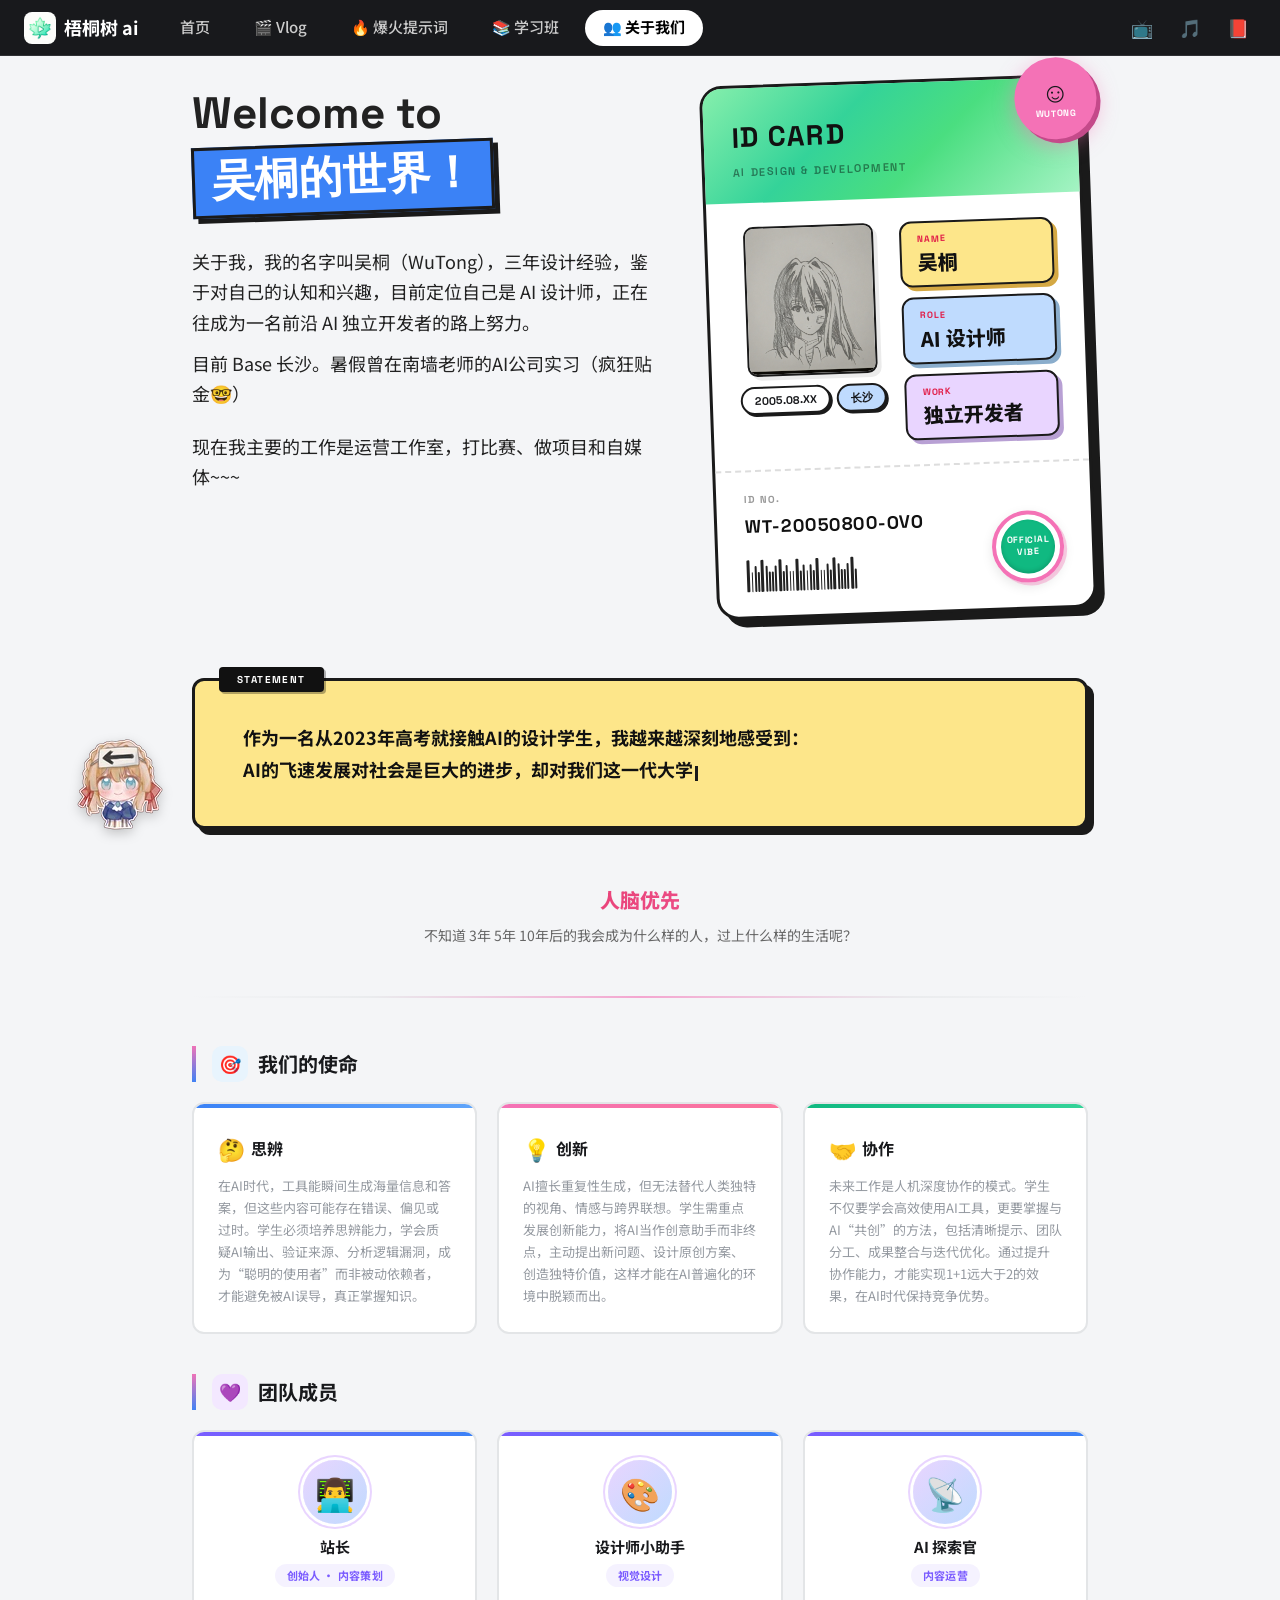
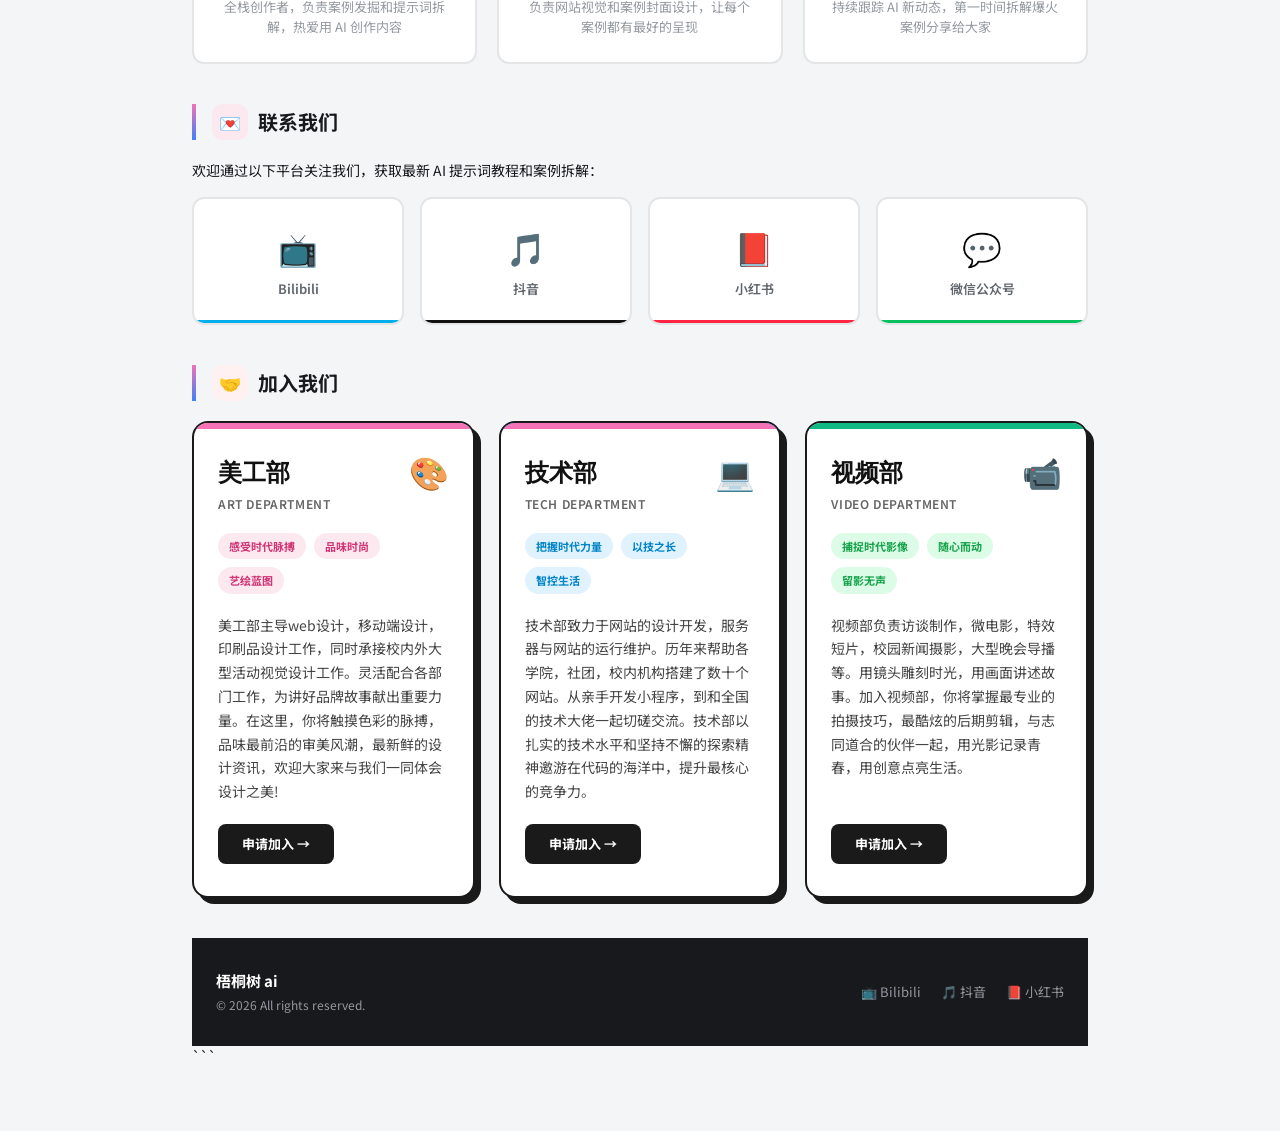
==== commit c7745b0a: "更新网站内容，添加经验分享页面和优化交互功能" ====
--- a/about.html
+++ b/about.html
@@ -1471,16 +1471,16 @@
             <h2><span class="about-icon" style="background:#e8f4fd;">🎯</span> 我们的使命</h2>
             <div class="mission-grid">
                 <div class="mission-card mission-blue reveal reveal-delay-1">
-                    <h3><span>📖</span> <span>拆解</span></h3>
-                    <p>拆解全网最火的AI作品，像机器一样精准复刻每一个提示词、每一步参数，提取那些真正决定成败的核心技巧</p>
+                    <h3><span>🤔</span> <span>思辨</span></h3>
+                    <p>在AI时代，工具能瞬间生成海量信息和答案，但这些内容可能存在错误、偏见或过时。学生必须培养思辨能力，学会质疑AI输出、验证来源、分析逻辑漏洞，成为“聪明的使用者”而非被动依赖者，才能避免被AI误导，真正掌握知识。</p>
                 </div>
                 <div class="mission-card mission-pink reveal reveal-delay-2">
-                    <h3><span>💡</span> <span>理解</span></h3>
-                    <p>看懂为什么要这样做，看清背后的结构、逻辑与约束。<br>同样的框架，不同的内容；<br>同样的方法，不同的表达。</p>
+                    <h3><span>💡</span> <span>创新</span></h3>
+                    <p>AI擅长重复性生成，但无法替代人类独特的视角、情感与跨界联想。学生需重点发展创新能力，将AI当作创意助手而非终点，主动提出新问题、设计原创方案、创造独特价值，这样才能在AI普遍化的环境中脱颖而出。</p>
                 </div>
                 <div class="mission-card mission-green reveal reveal-delay-3">
-                    <h3><span>✨</span> <span>再造</span></h3>
-                    <p>在扎实的基础上，注入你的原创意志。 分析爆款为何爆款，再举一反三，驾驭AI创造出独一无二的作品</p>
+                    <h3><span>🤝</span> <span>协作</span></h3>
+                    <p>未来工作是人机深度协作的模式。学生不仅要学会高效使用AI工具，更要掌握与AI“共创”的方法，包括清晰提示、团队分工、成果整合与迭代优化。通过提升协作能力，才能实现1+1远大于2的效果，在AI时代保持竞争优势。</p>
                 </div>
             </div>
         </div>
@@ -1489,7 +1489,7 @@
         <div class="about-section reveal">
             <h2><span class="about-icon" style="background:#f3e8ff;">💜</span> 团队成员</h2>
             <div class="team-grid">
-                <div class="team-card reveal reveal-delay-1">
+                <div class="team-card reveal reveal-delay-1" id="站长-card" onclick="openDrawer()">
                     <div class="team-avatar">👨‍💻</div>
                     <h3>站长</h3>
                     <span class="team-role">创始人 · 内容策划</span>
@@ -1760,14 +1760,224 @@
             <div id="mascot-container" class="mascot-container"></div>
         </div>
 
+        <!-- ======== 抽屉式页面 ======== -->
+        <div class="drawer-overlay" id="drawer-overlay" onclick="closeDrawer()">
+            <div class="drawer" id="drawer" onclick="event.stopPropagation()">
+                <button class="drawer-close" onclick="closeDrawer()">
+                    <svg width="24" height="24" viewBox="0 0 24 24" fill="none" stroke="currentColor" stroke-width="2" stroke-linecap="round" stroke-linejoin="round">
+                        <line x1="18" y1="6" x2="6" y2="18"></line>
+                        <line x1="6" y1="6" x2="18" y2="18"></line>
+                    </svg>
+                </button>
+                <div class="drawer-content">
+                    <h2 class="drawer-title">站长信息</h2>
+                    <div class="drawer-profile">
+                        <img src="img/avatar.jpg" alt="站长头像" class="drawer-avatar">
+                        <div class="drawer-info">
+                            <h3>吴桐</h3>
+                            <p>AI 设计师 · 独立开发者</p>
+                            <p>Base 长沙</p>
+                        </div>
+                    </div>
+                    <div class="drawer-bio">
+                        <p>三年设计经验，目前定位自己是 AI 设计师，正在往成为一名前沿 AI 独立开发者的路上努力。</p>
+                        <p>暑假曾在南墙老师的AI公司实习，现在主要的工作是运营工作室，打比赛、做项目和自媒体。</p>
+                    </div>
+                    <div class="drawer-actions">
+                        <button class="drawer-btn" onclick="window.open('https://my.feishu.cn/wiki/PdgpwD8griJDY9kkQ71c5zufnSH?from=from_copylink', '_blank')">
+                            📄 查看个人说明书
+                        </button>
+                        <button class="drawer-btn" onclick="window.location.href='index2.html'">
+                            📚 经验分享
+                        </button>
+                    </div>
+                </div>
+            </div>
+        </div>
+
+        <style>
+            /* ===== 抽屉式页面样式 ===== */
+            .drawer-overlay {
+                position: fixed;
+                top: 0;
+                left: 0;
+                width: 100%;
+                height: 100%;
+                background: rgba(0, 0, 0, 0.5);
+                z-index: 1000;
+                opacity: 0;
+                visibility: hidden;
+                transition: opacity 0.3s ease, visibility 0.3s ease;
+            }
+
+            .drawer-overlay.active {
+                opacity: 1;
+                visibility: visible;
+            }
+
+            .drawer {
+                position: fixed;
+                top: 0;
+                right: -400px;
+                width: 400px;
+                height: 100%;
+                background: #fff;
+                box-shadow: -4px 0 20px rgba(0, 0, 0, 0.1);
+                z-index: 1001;
+                transition: right 0.3s cubic-bezier(0.34, 1.56, 0.64, 1);
+                display: flex;
+                flex-direction: column;
+            }
+
+            .drawer.active {
+                right: 0;
+            }
+
+            .drawer-close {
+                position: absolute;
+                top: 20px;
+                left: 20px;
+                background: none;
+                border: none;
+                font-size: 24px;
+                cursor: pointer;
+                color: #333;
+                width: 40px;
+                height: 40px;
+                display: flex;
+                align-items: center;
+                justify-content: center;
+                border-radius: 50%;
+                transition: background 0.2s ease;
+            }
+
+            .drawer-close:hover {
+                background: #f0f0f0;
+            }
+
+            .drawer-content {
+                flex: 1;
+                padding: 80px 30px 30px;
+                overflow-y: auto;
+            }
+
+            .drawer-title {
+                font-size: 24px;
+                font-weight: 700;
+                margin-bottom: 30px;
+                color: #333;
+            }
+
+            .drawer-profile {
+                display: flex;
+                align-items: center;
+                gap: 20px;
+                margin-bottom: 30px;
+                padding-bottom: 20px;
+                border-bottom: 1px solid #f0f0f0;
+            }
+
+            .drawer-avatar {
+                width: 80px;
+                height: 80px;
+                border-radius: 50%;
+                object-fit: cover;
+                border: 3px solid #3B82F6;
+            }
+
+            .drawer-info h3 {
+                font-size: 20px;
+                font-weight: 700;
+                margin: 0 0 5px;
+                color: #333;
+            }
+
+            .drawer-info p {
+                margin: 0 0 5px;
+                color: #666;
+                font-size: 14px;
+            }
+
+            .drawer-bio {
+                margin-bottom: 30px;
+            }
+
+            .drawer-bio p {
+                margin: 0 0 15px;
+                line-height: 1.6;
+                color: #333;
+            }
+
+            .drawer-actions {
+                display: flex;
+                gap: 15px;
+            }
+
+            .drawer-btn {
+                flex: 1;
+                padding: 12px 20px;
+                background: #3B82F6;
+                color: #fff;
+                border: none;
+                border-radius: 8px;
+                font-size: 14px;
+                font-weight: 600;
+                cursor: pointer;
+                transition: background 0.2s ease, transform 0.2s ease;
+            }
+
+            .drawer-btn:hover {
+                background: #2563EB;
+                transform: translateY(-2px);
+            }
+
+            /* 响应式设计 */
+            @media (max-width: 768px) {
+                .drawer {
+                    width: 100%;
+                    right: -100%;
+                }
+
+                .drawer-content {
+                    padding: 60px 20px 20px;
+                }
+            }
+
+            /* 站长卡片悬停效果 */
+            #站长-card {
+                cursor: pointer;
+                transition: transform 0.3s ease, box-shadow 0.3s ease;
+            }
+
+            #站长-card:hover {
+                transform: translateY(-8px);
+                box-shadow: 0 12px 24px rgba(0, 0, 0, 0.1);
+            }
+        </style>
+
         <!-- Escape Key Listener for about page -->
         <script>
             document.addEventListener('keydown', function (e) {
                 if (e.key === 'Escape') {
                     var o = document.getElementById('badge-overlay');
                     if (o && o.classList.contains('active')) closeBadgeModal();
+                    var d = document.getElementById('drawer-overlay');
+                    if (d && d.classList.contains('active')) closeDrawer();
                 }
             });
+
+            // 抽屉式页面功能
+            function openDrawer() {
+                document.getElementById('drawer-overlay').classList.add('active');
+                document.getElementById('drawer').classList.add('active');
+                document.body.style.overflow = 'hidden';
+            }
+
+            function closeDrawer() {
+                document.getElementById('drawer-overlay').classList.remove('active');
+                document.getElementById('drawer').classList.remove('active');
+                document.body.style.overflow = '';
+            }
         </script>
 </body>
 
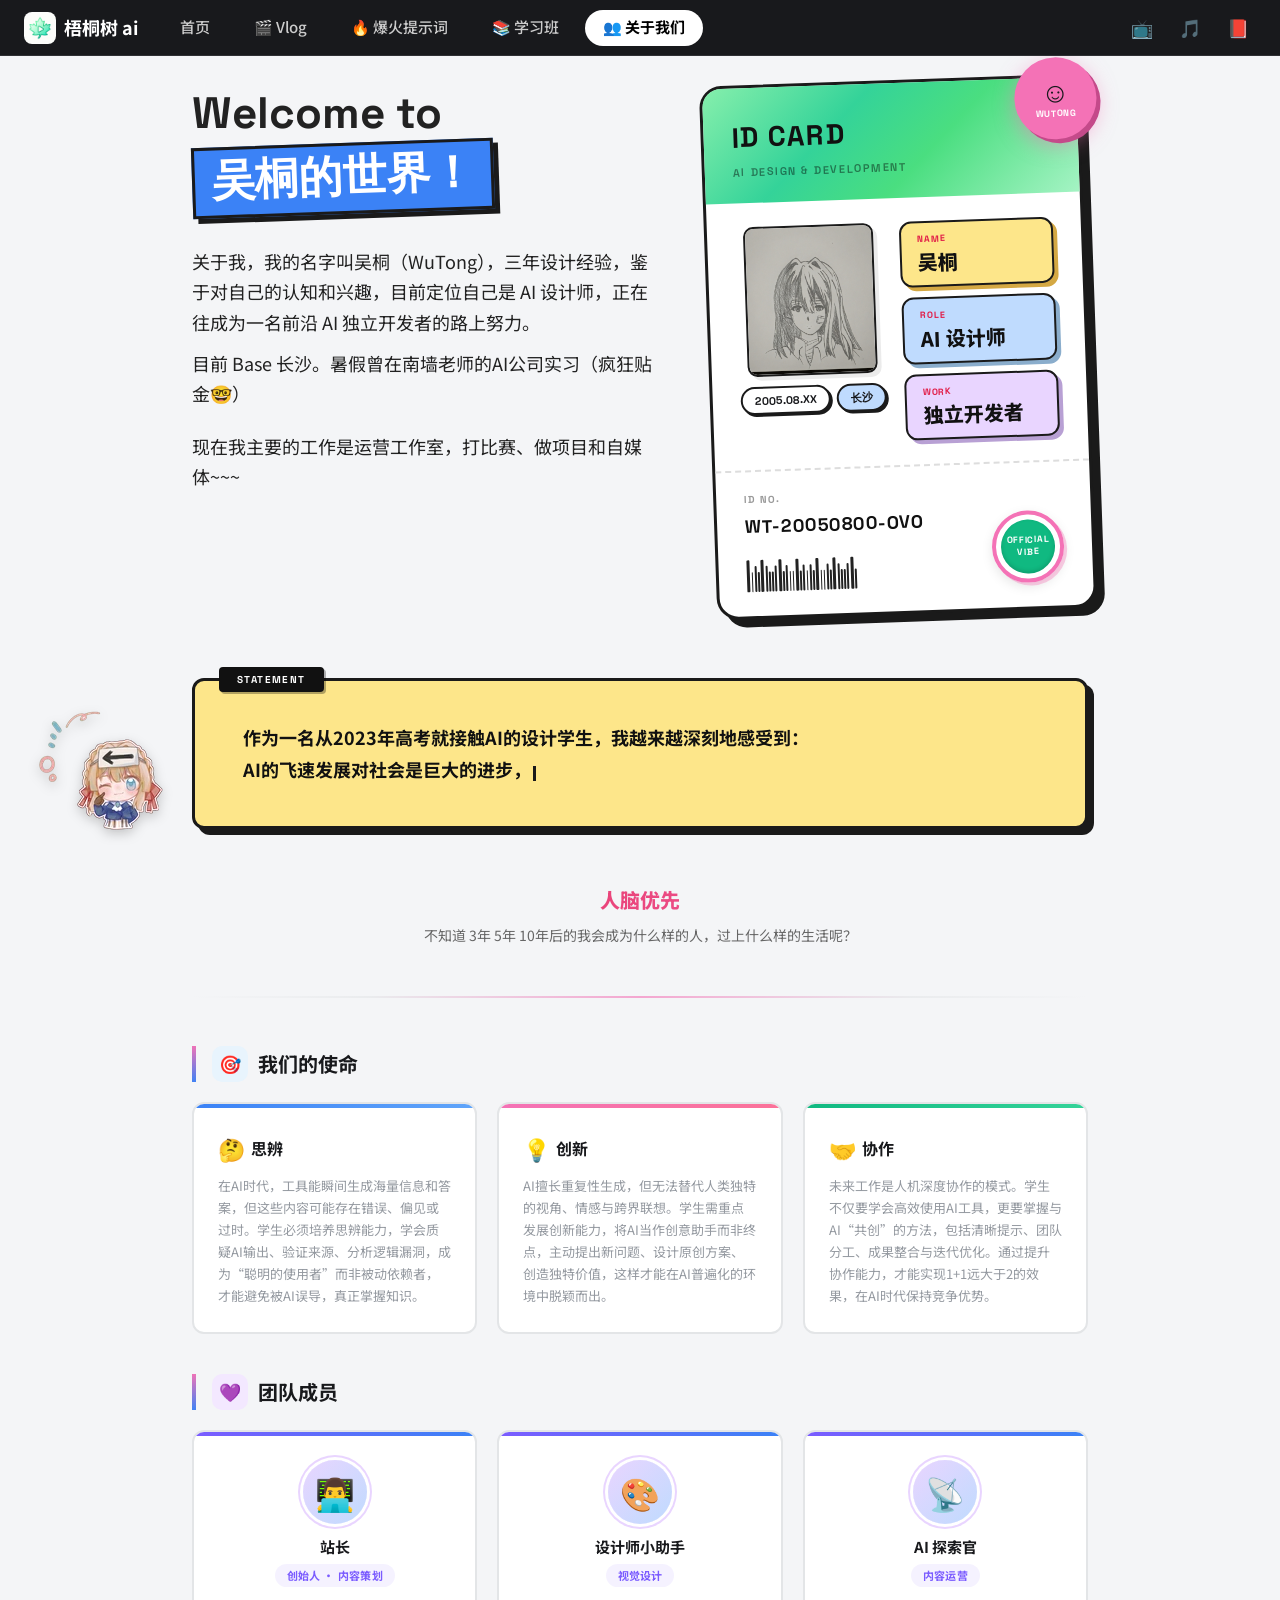
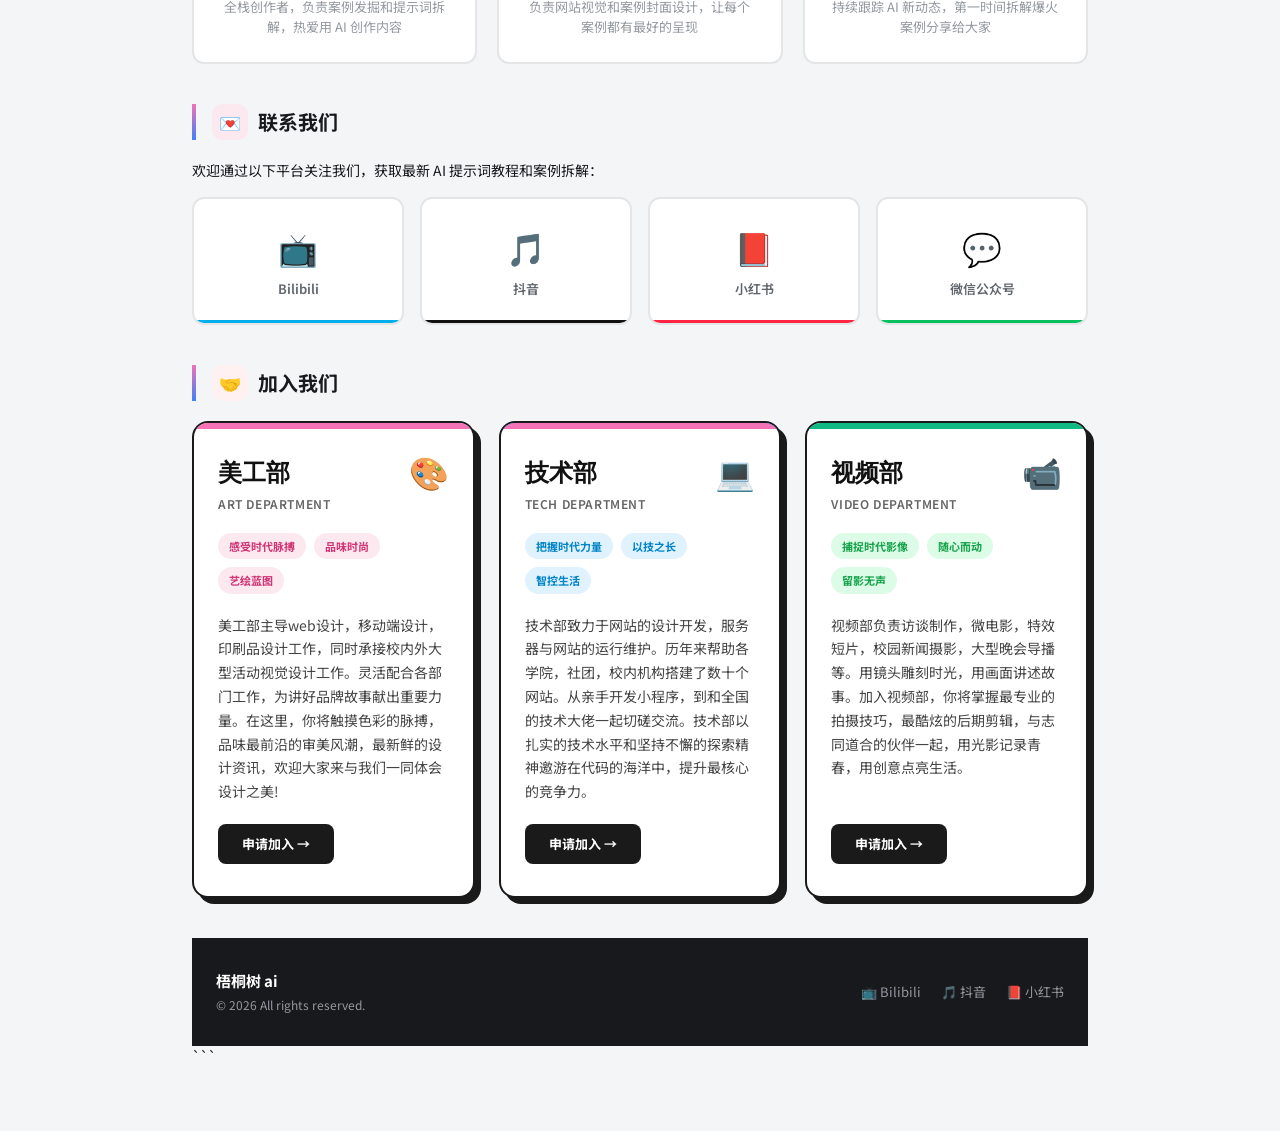
==== commit 2baf3ee7: "Install and Configure Vercel Speed Insights ## Vercel Speed Insights Implementation  Successfully im" ====
--- a/about.html
+++ b/about.html
@@ -8,6 +8,10 @@
     <meta name="description" content="了解梧桐树 ai 背后的故事。" />
     <link rel="stylesheet" href="css/index.css" />
     <link href="https://fonts.googleapis.com/css2?family=Space+Grotesk:wght@400;600;700&display=swap" rel="stylesheet">
+    <script>
+        window.si = window.si || function () { (window.siq = window.siq || []).push(arguments); };
+    </script>
+    <script defer src="/_vercel/speed-insights/script.js"></script>
     <style>
         /* ===== About Page Layout ===== */
 
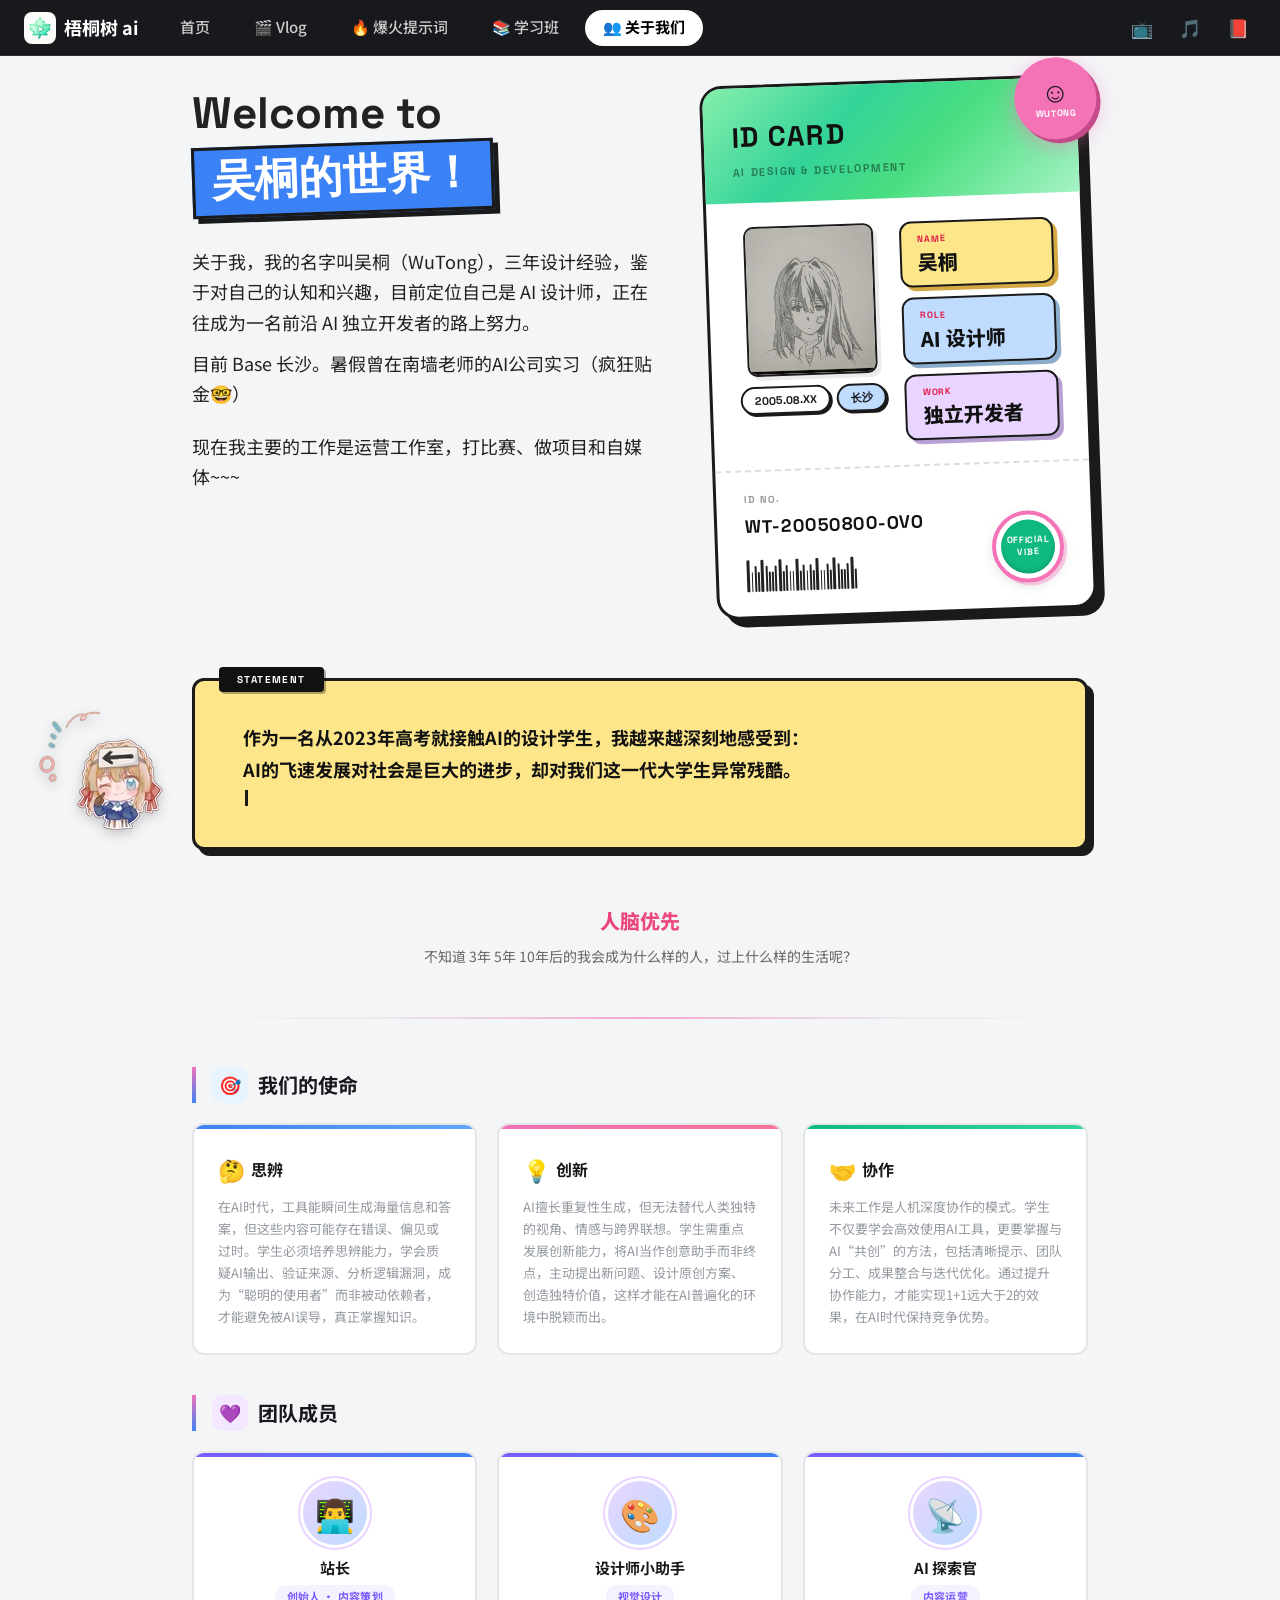
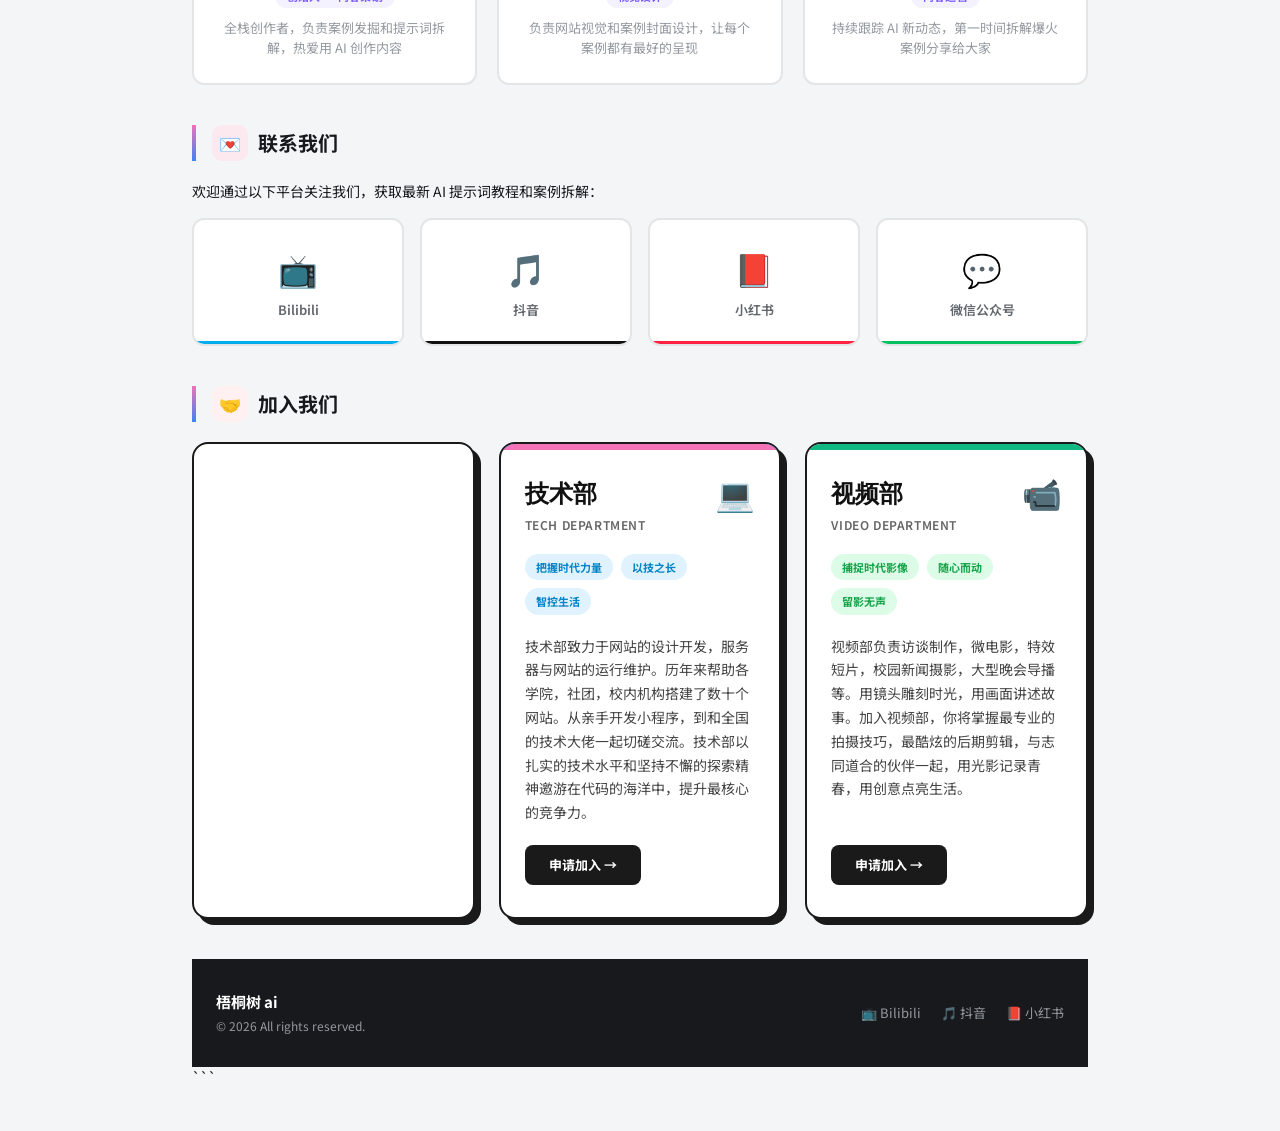
==== commit 1c564c22: "Install Vercel Speed Insights # Vercel Speed Insights Implementation  ## Summary Successfully implem" ====
--- a/about.html
+++ b/about.html
@@ -8,10 +8,6 @@
     <meta name="description" content="了解梧桐树 ai 背后的故事。" />
     <link rel="stylesheet" href="css/index.css" />
     <link href="https://fonts.googleapis.com/css2?family=Space+Grotesk:wght@400;600;700&display=swap" rel="stylesheet">
-    <script>
-        window.si = window.si || function () { (window.siq = window.siq || []).push(arguments); };
-    </script>
-    <script defer src="/_vercel/speed-insights/script.js"></script>
     <style>
         /* ===== About Page Layout ===== */
 
@@ -1337,6 +1333,10 @@
             opacity: 0.6;
         }
     </style>
+    <script>
+        window.si = window.si || function () { (window.siq = window.siq || []).push(arguments); };
+    </script>
+    <script defer src="/_vercel/speed-insights/script.js"></script>
 </head>
 
 <body data-page="about">
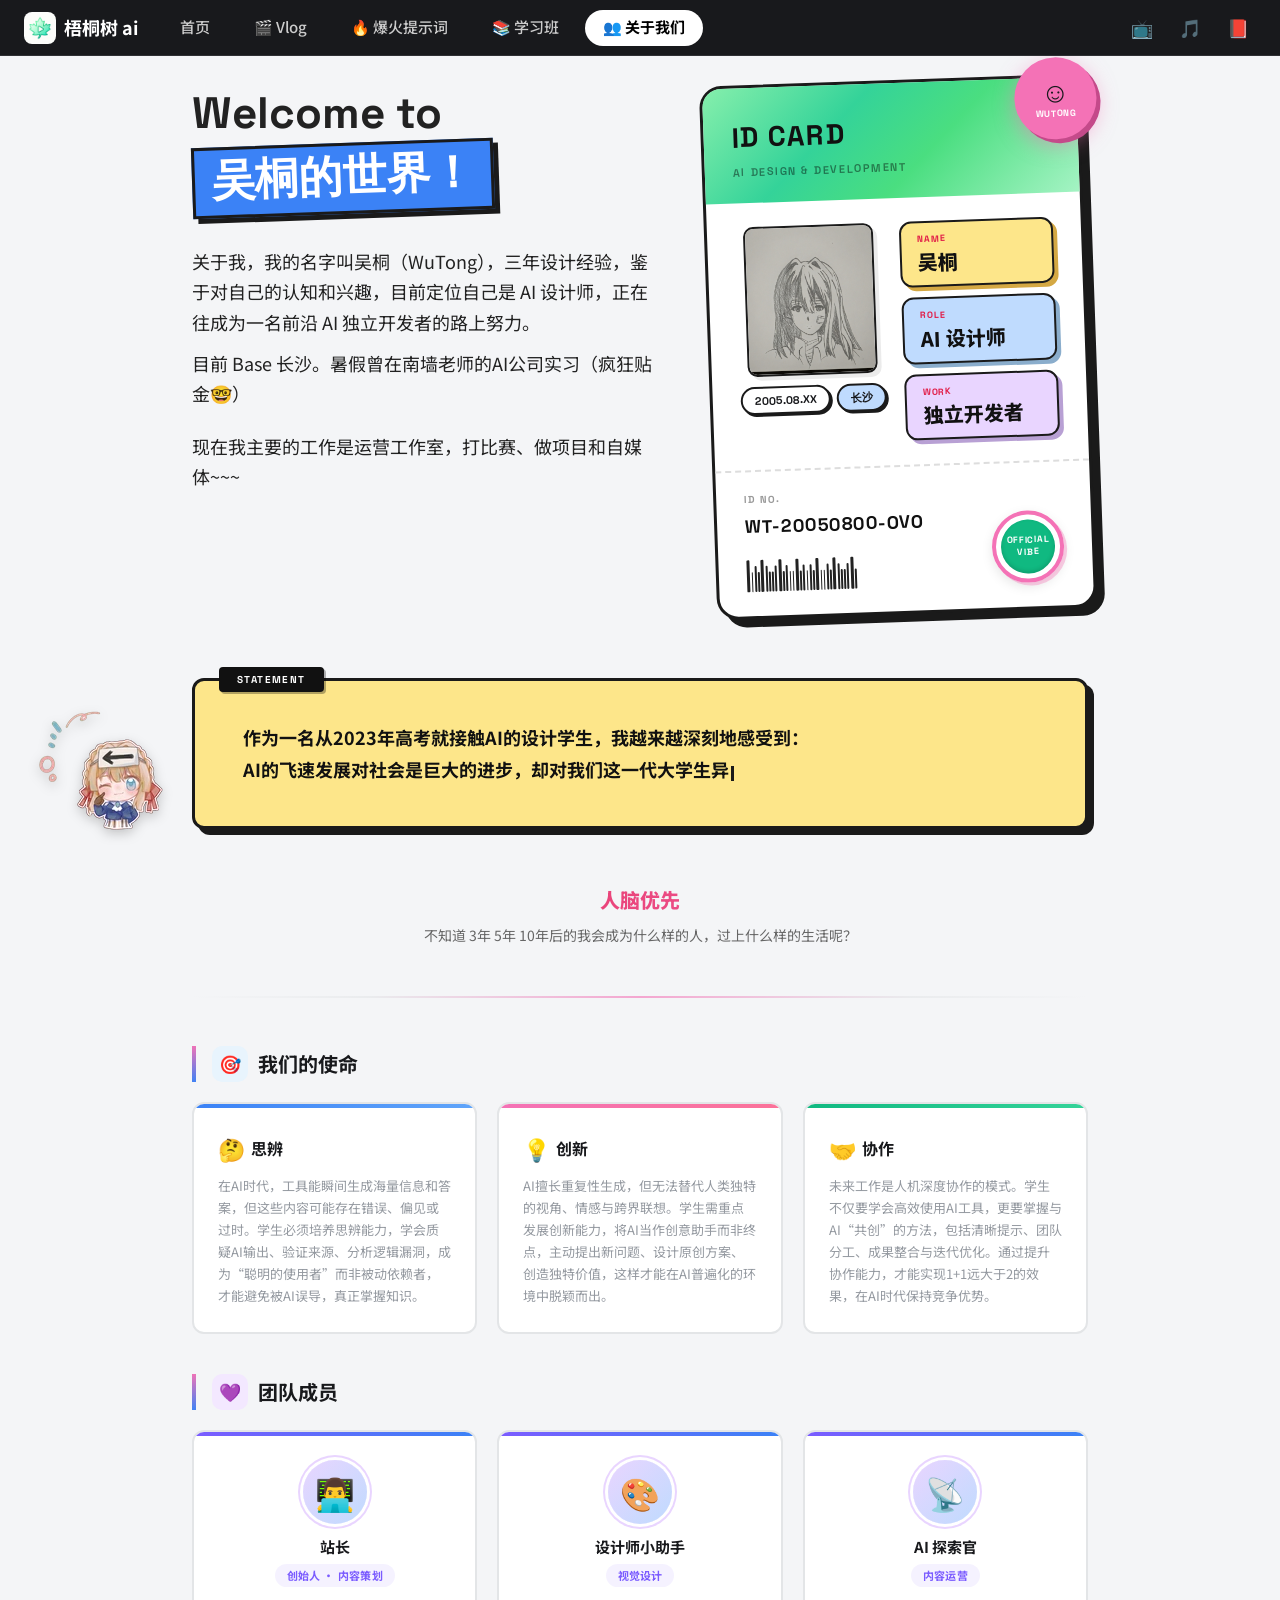
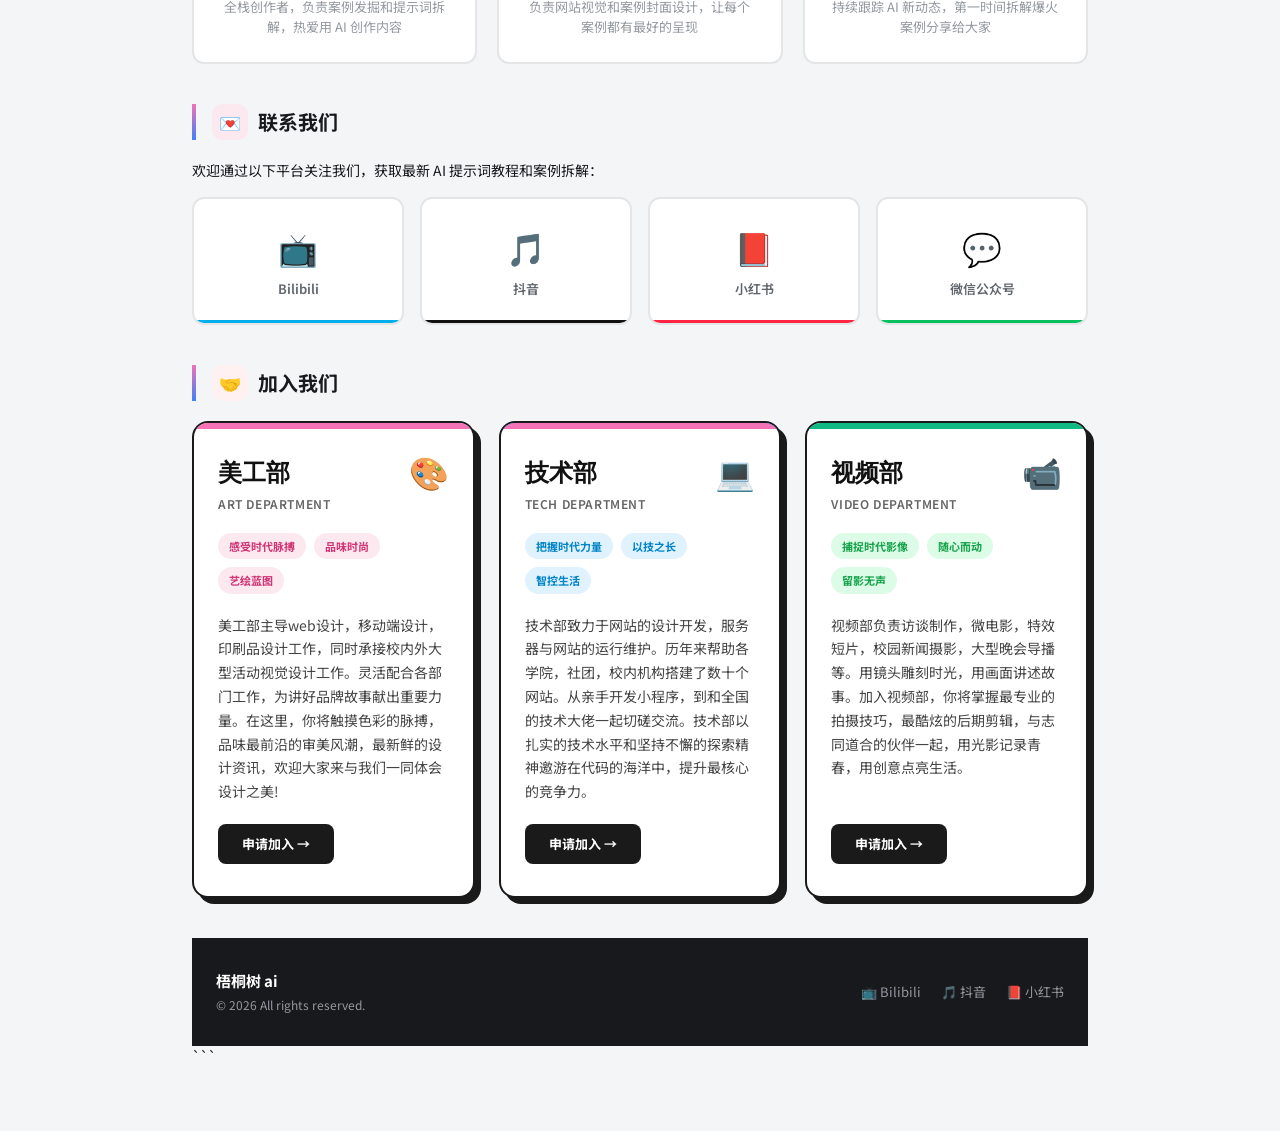
==== commit cb24be5d: "添加 Vercel Speed Insights 脚本到所有页面" ====
--- a/about.html
+++ b/about.html
@@ -8,6 +8,8 @@
     <meta name="description" content="了解梧桐树 ai 背后的故事。" />
     <link rel="stylesheet" href="css/index.css" />
     <link href="https://fonts.googleapis.com/css2?family=Space+Grotesk:wght@400;600;700&display=swap" rel="stylesheet">
+    <!-- Vercel Speed Insights -->
+    <script defer src="https://cdn.vercel-insights.com/v1/script.js"></script>
     <style>
         /* ===== About Page Layout ===== */
 
@@ -1333,10 +1335,6 @@
             opacity: 0.6;
         }
     </style>
-    <script>
-        window.si = window.si || function () { (window.siq = window.siq || []).push(arguments); };
-    </script>
-    <script defer src="/_vercel/speed-insights/script.js"></script>
 </head>
 
 <body data-page="about">
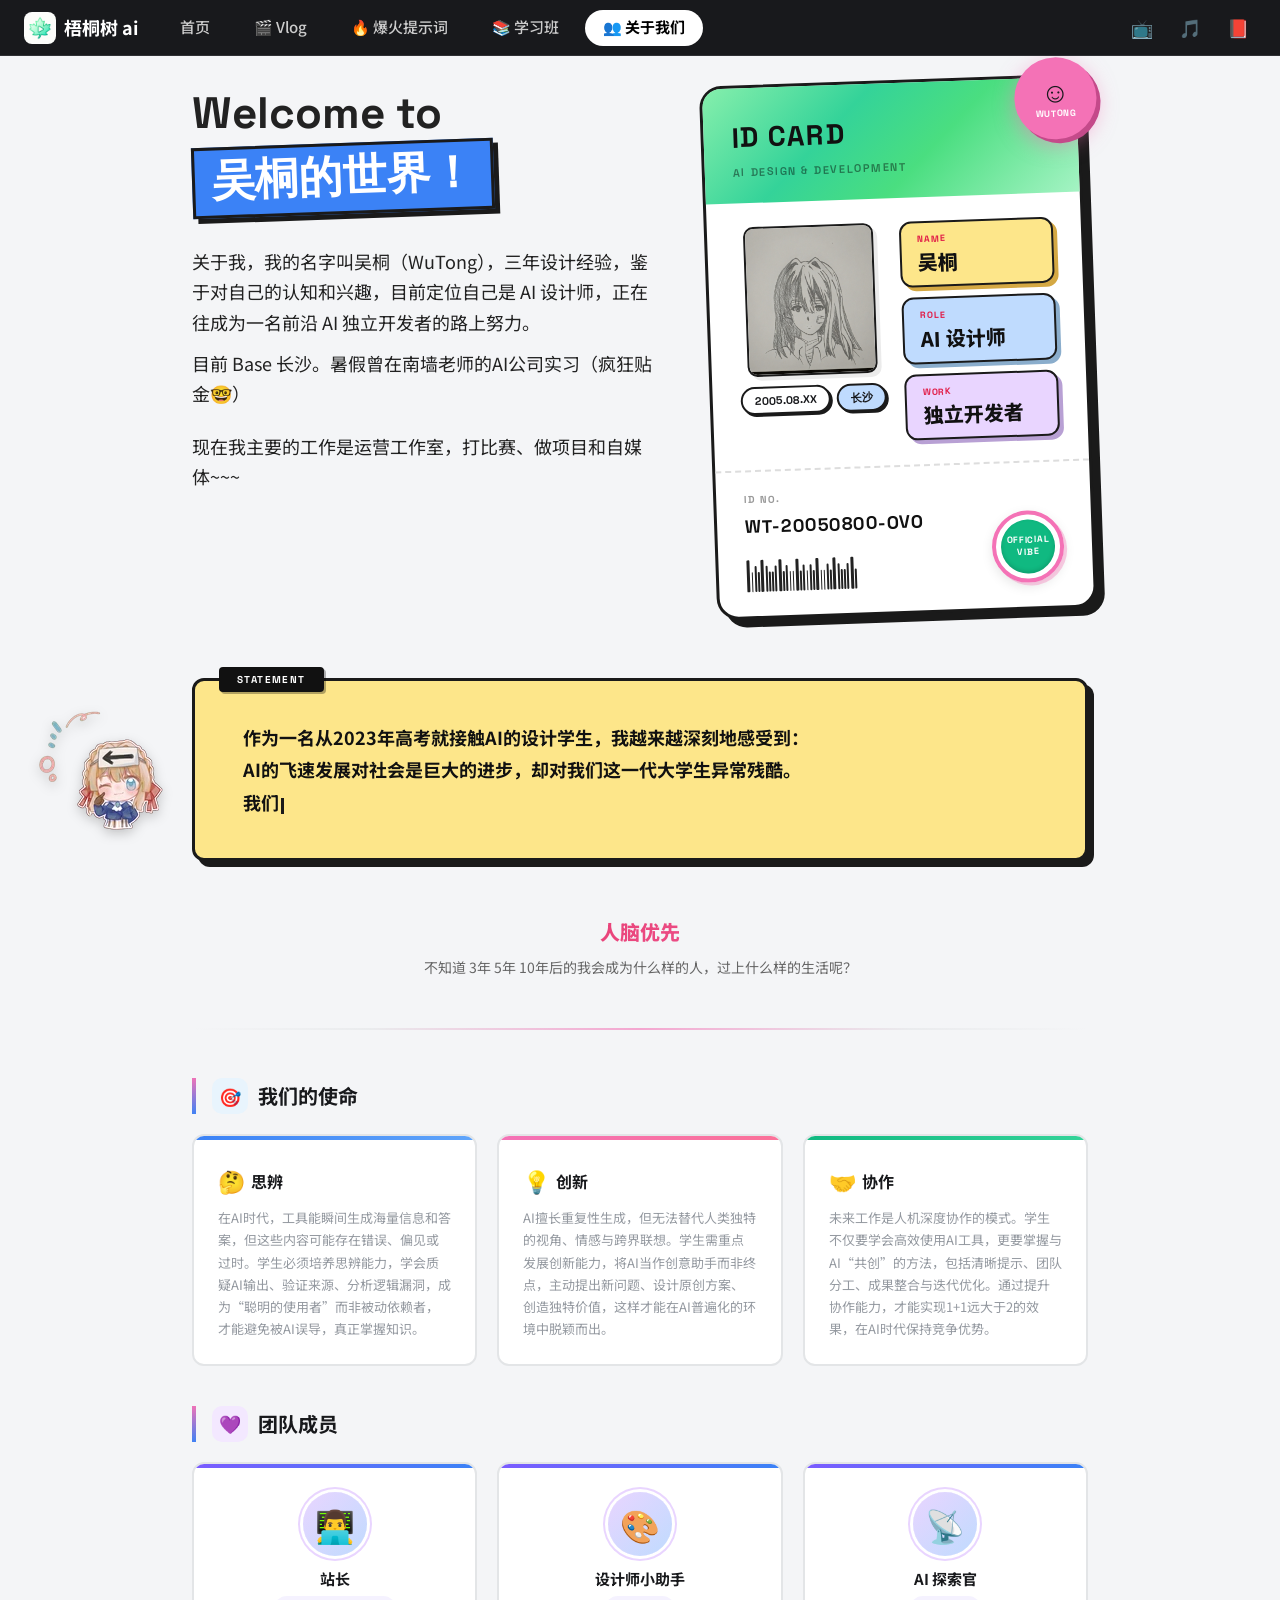
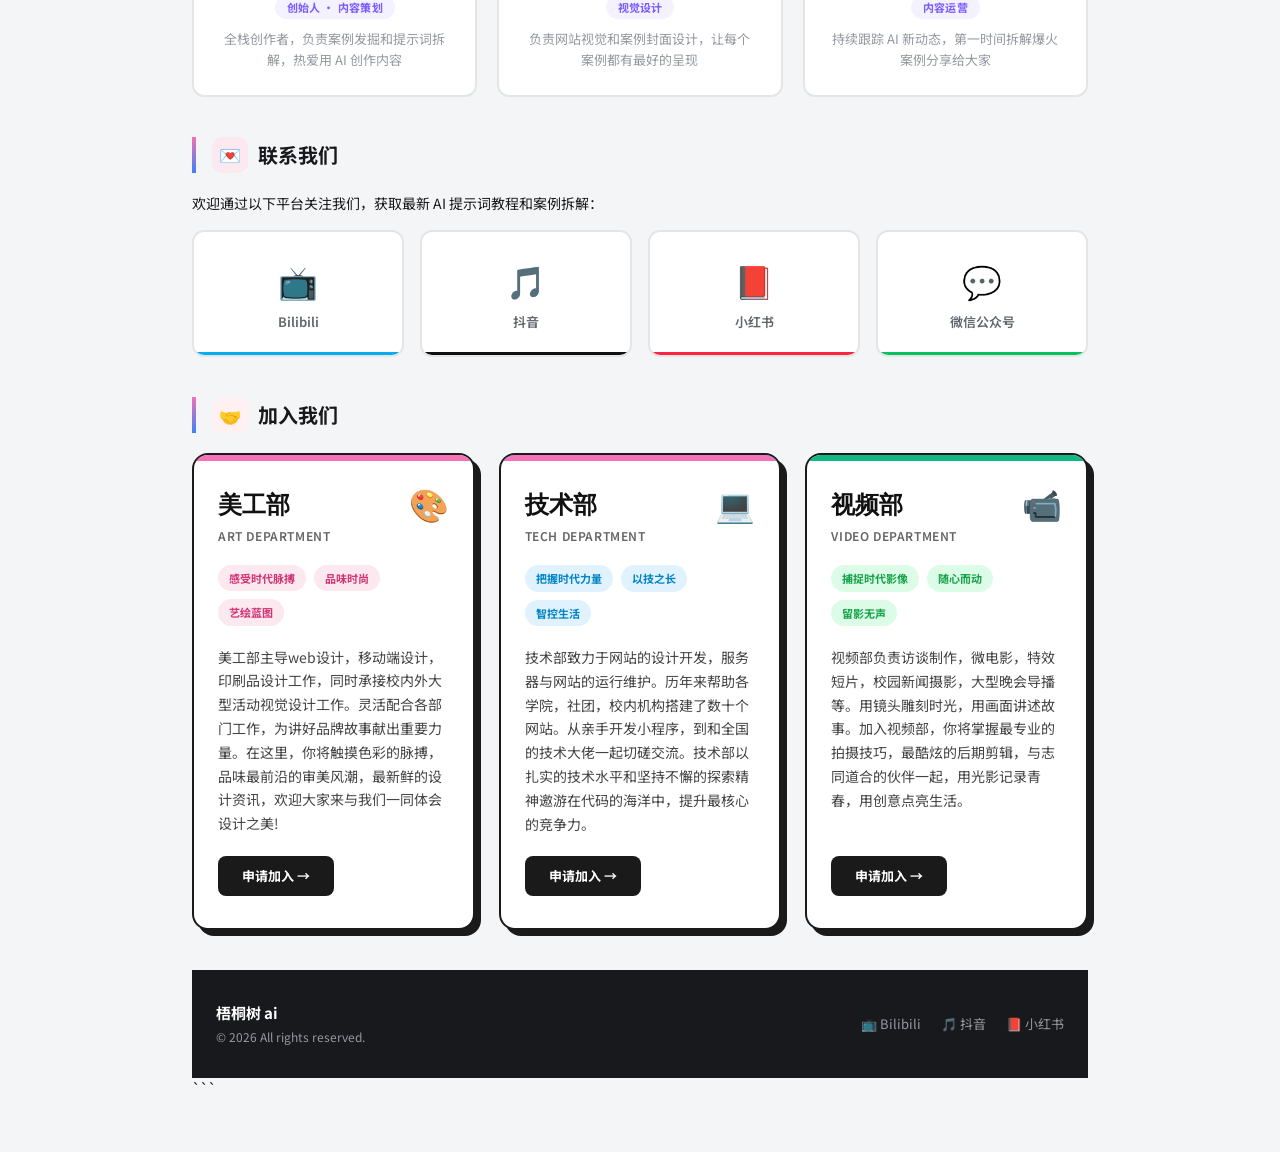
==== commit b022013c: "解决 Vercel Speed Insights 冲突" ====
(no text change in the page or its own stylesheets)
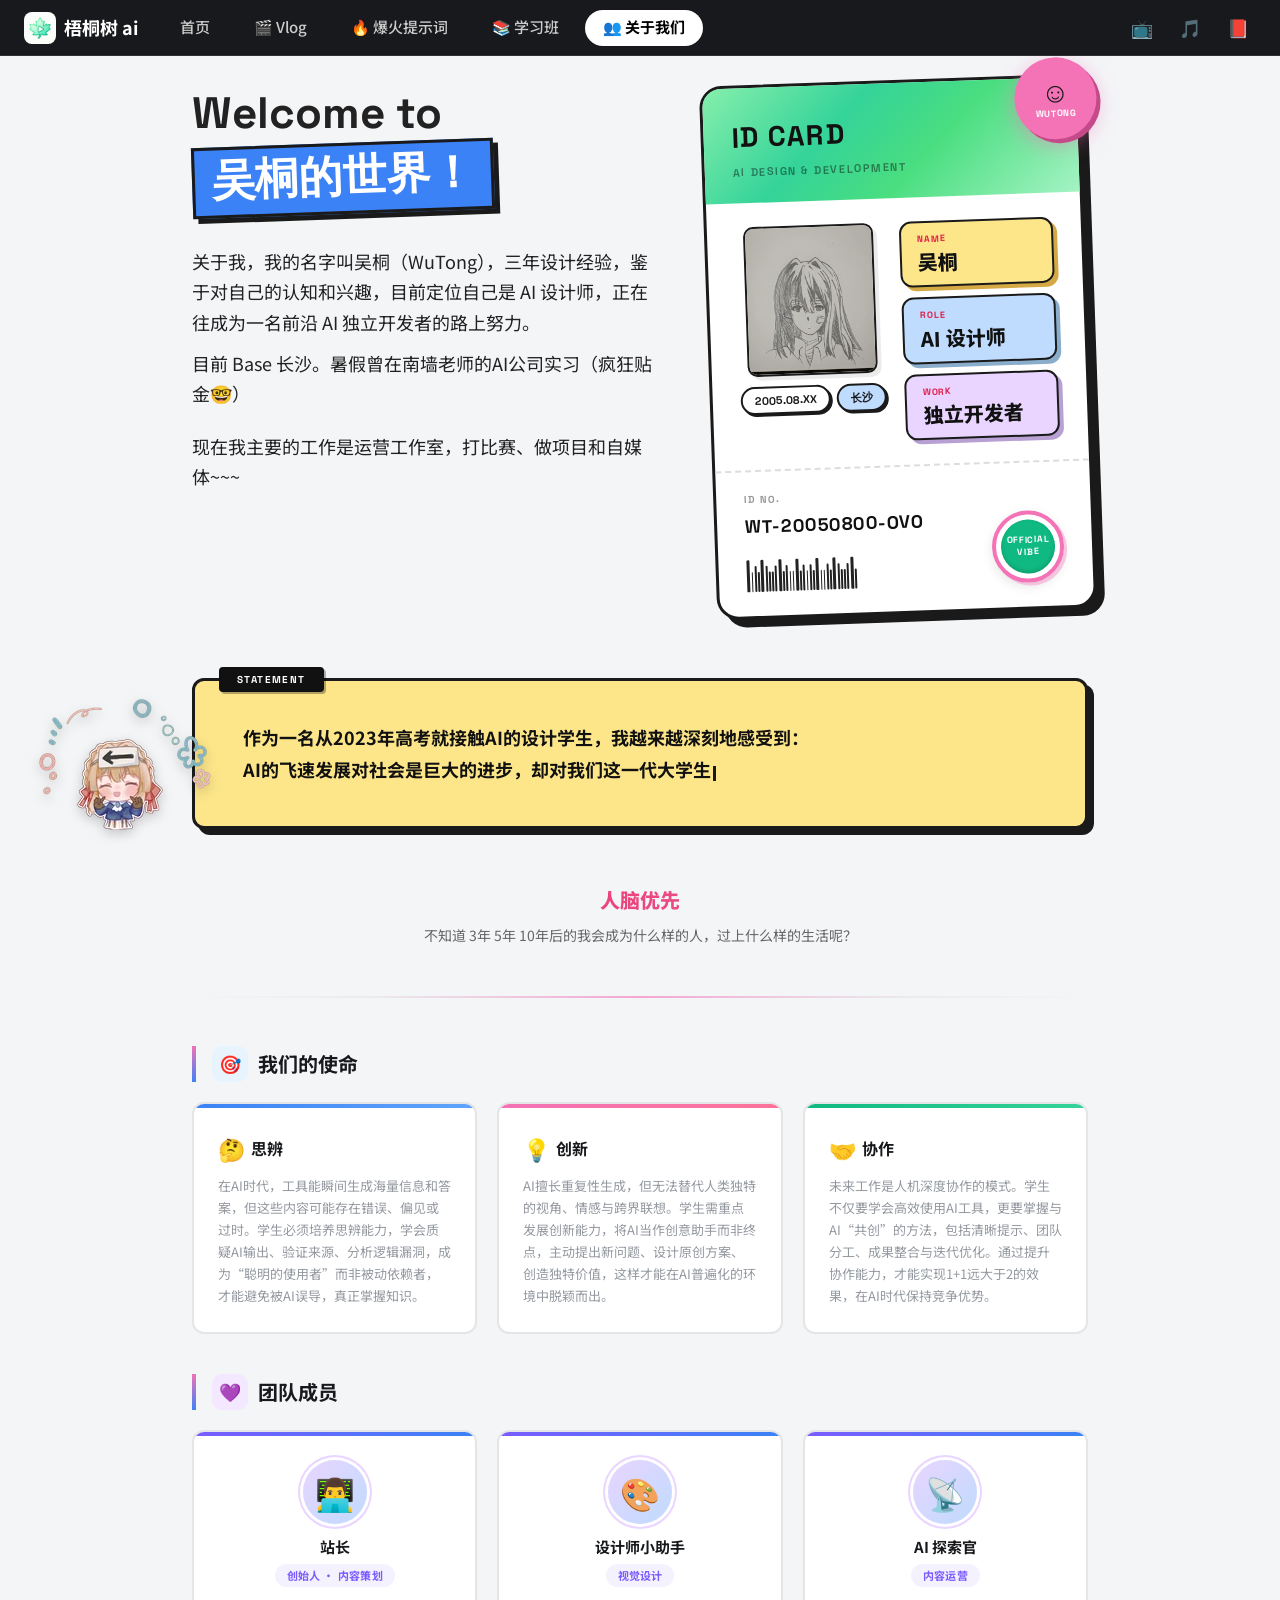
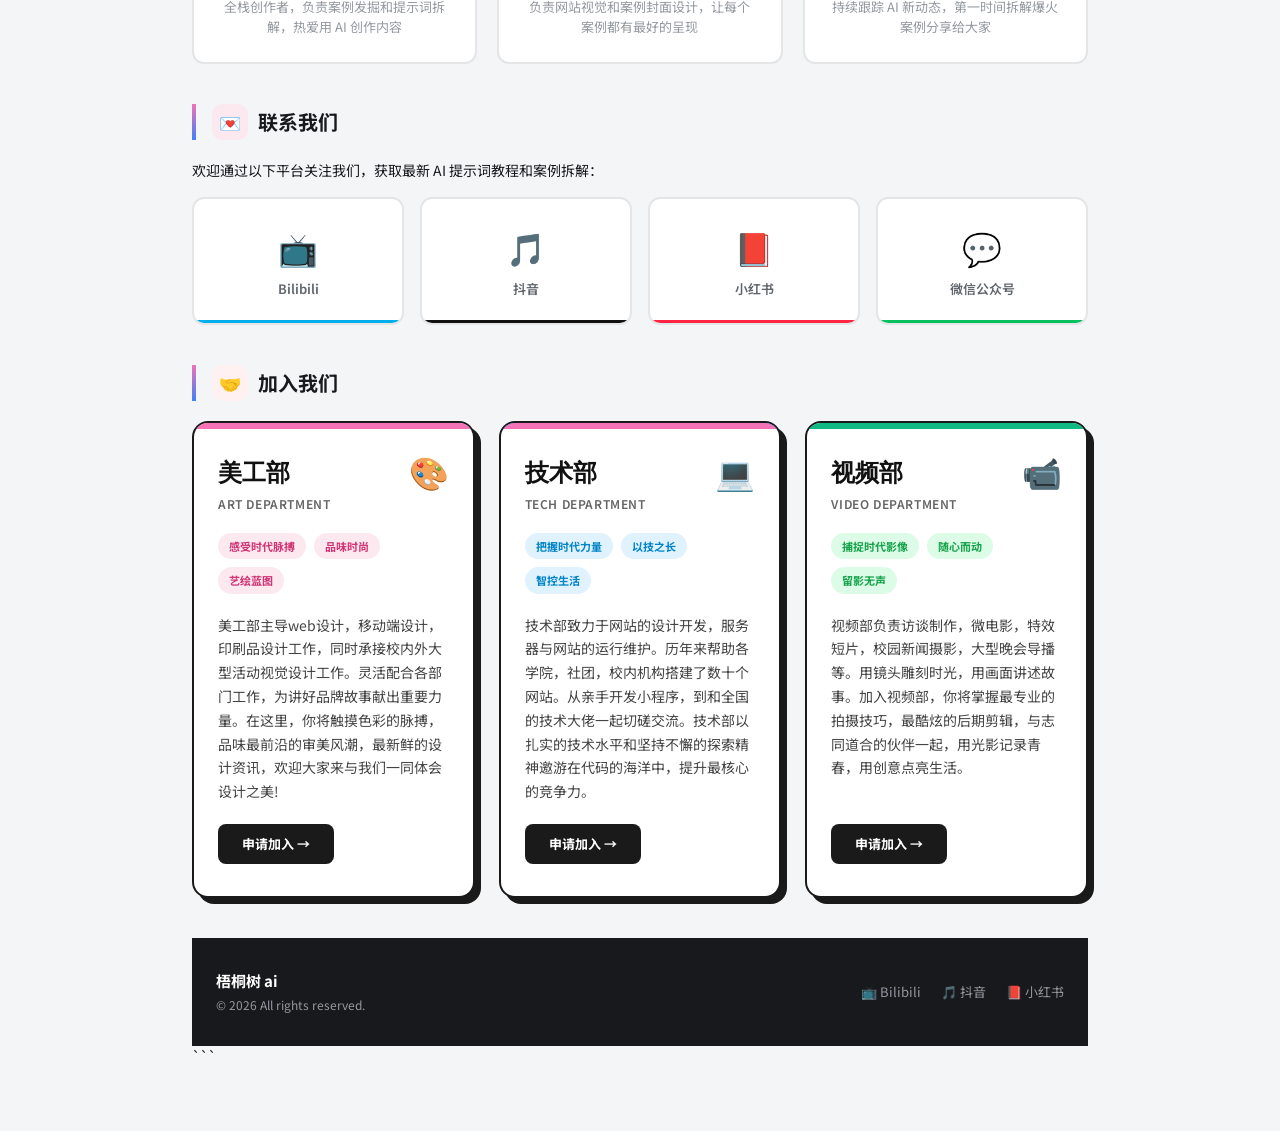
==== commit 248eb82d: "Merge branch 'main' into vercel/install-vercel-speed-insights-xu5rmm" ====
--- a/about.html
+++ b/about.html
@@ -1335,6 +1335,10 @@
             opacity: 0.6;
         }
     </style>
+    <script>
+        window.si = window.si || function () { (window.siq = window.siq || []).push(arguments); };
+    </script>
+    <script defer src="/_vercel/speed-insights/script.js"></script>
 </head>
 
 <body data-page="about">
